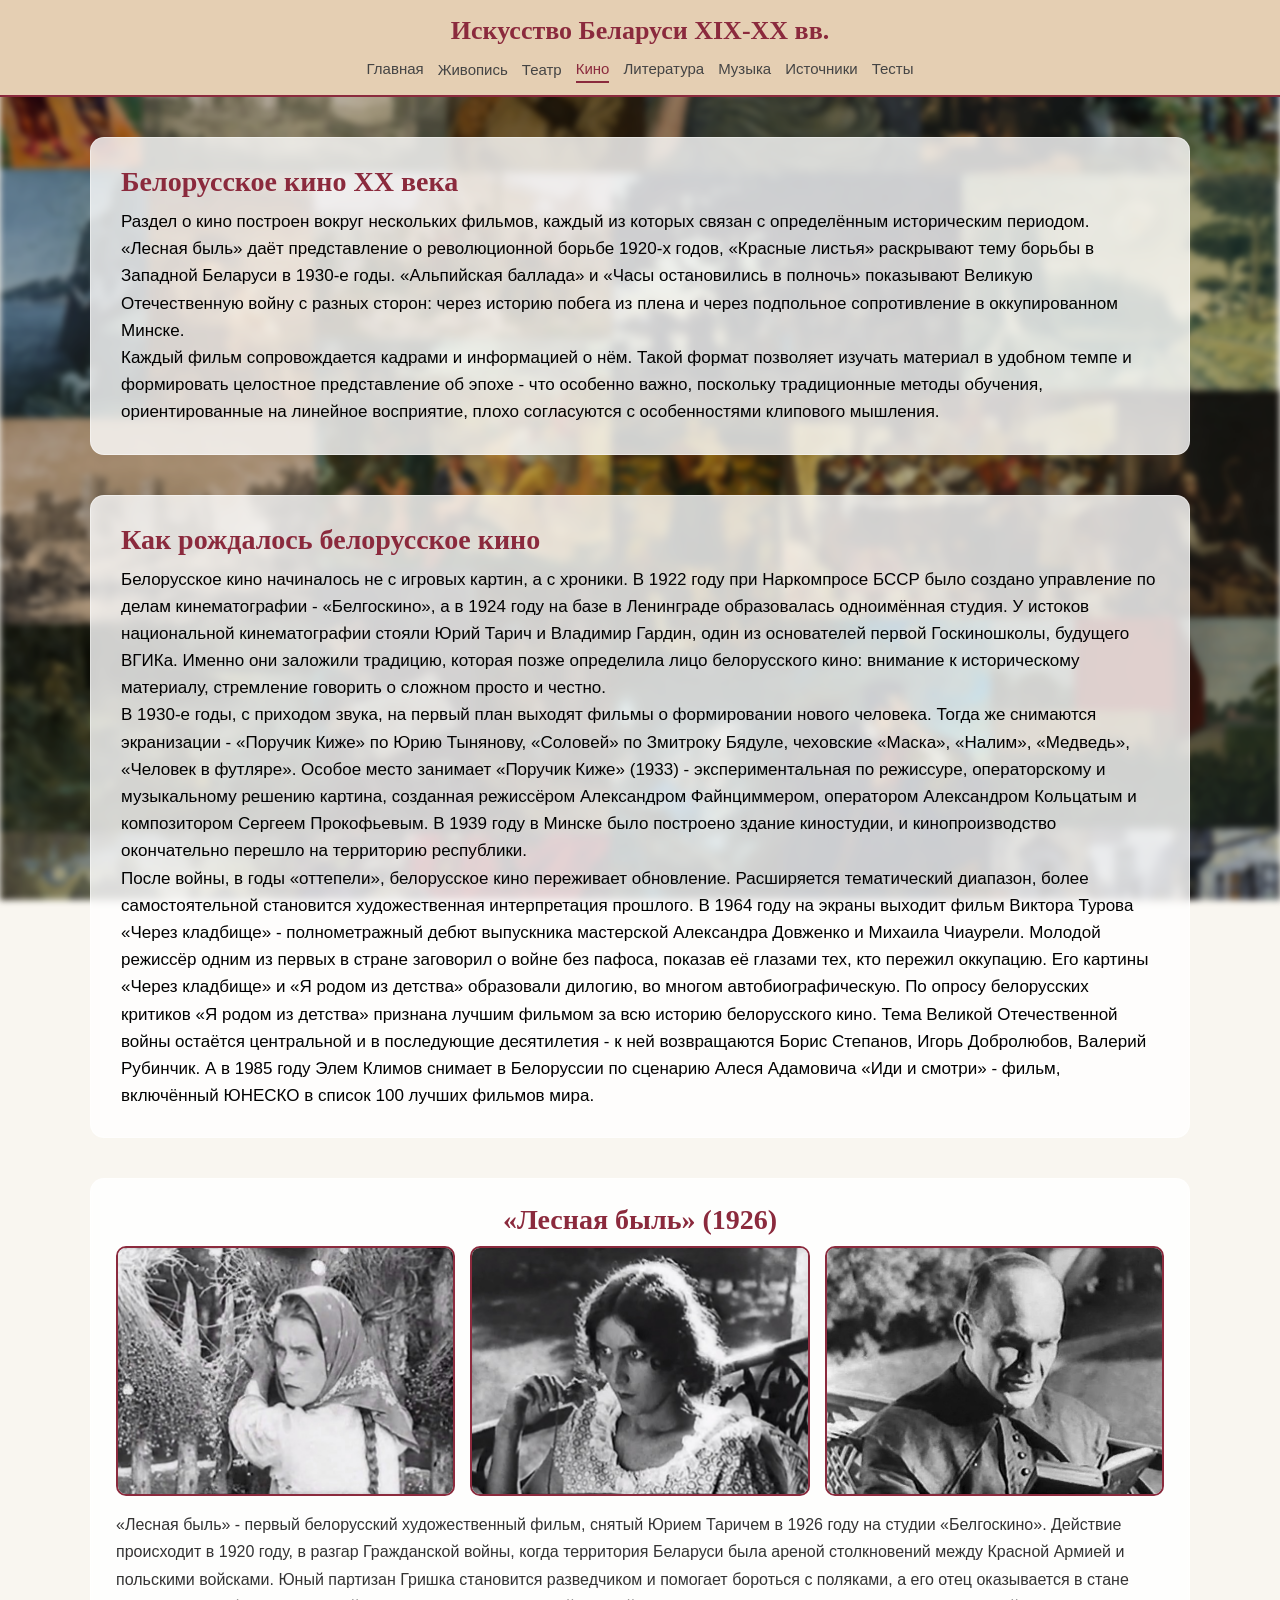
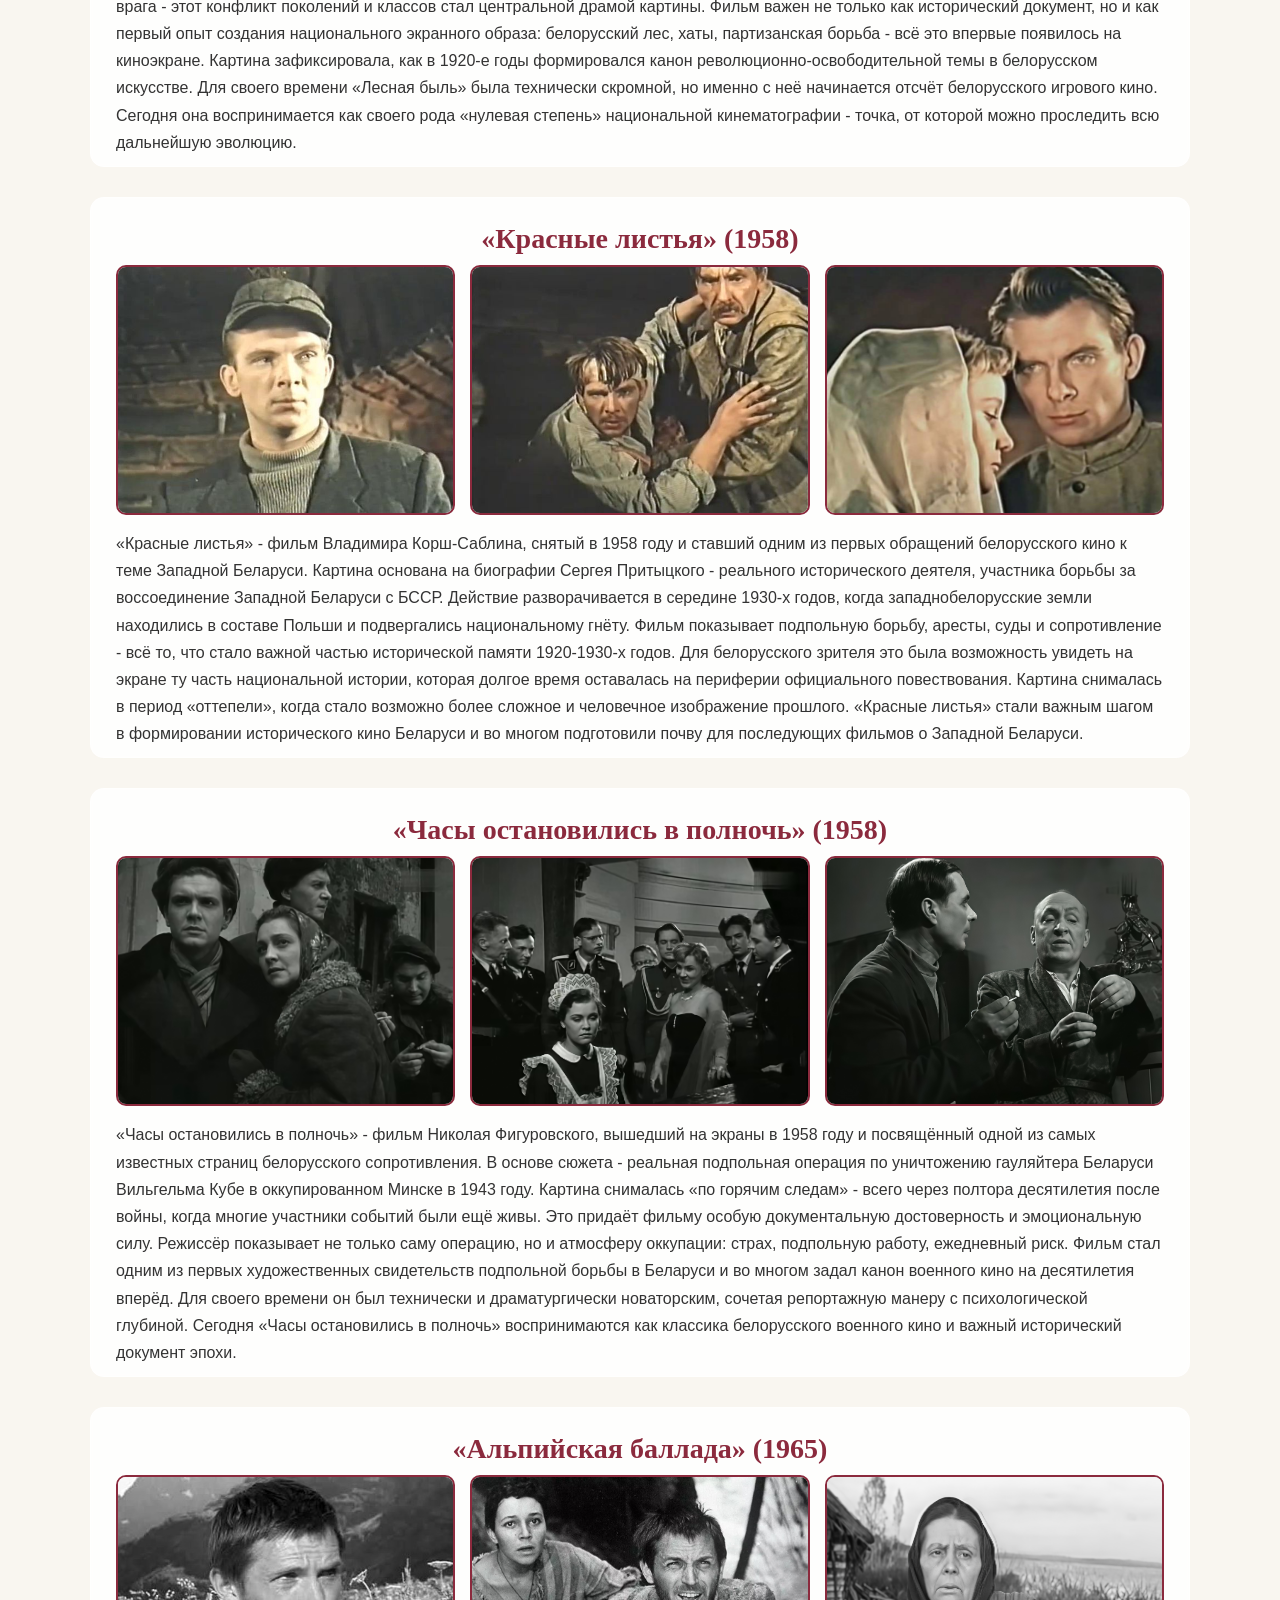
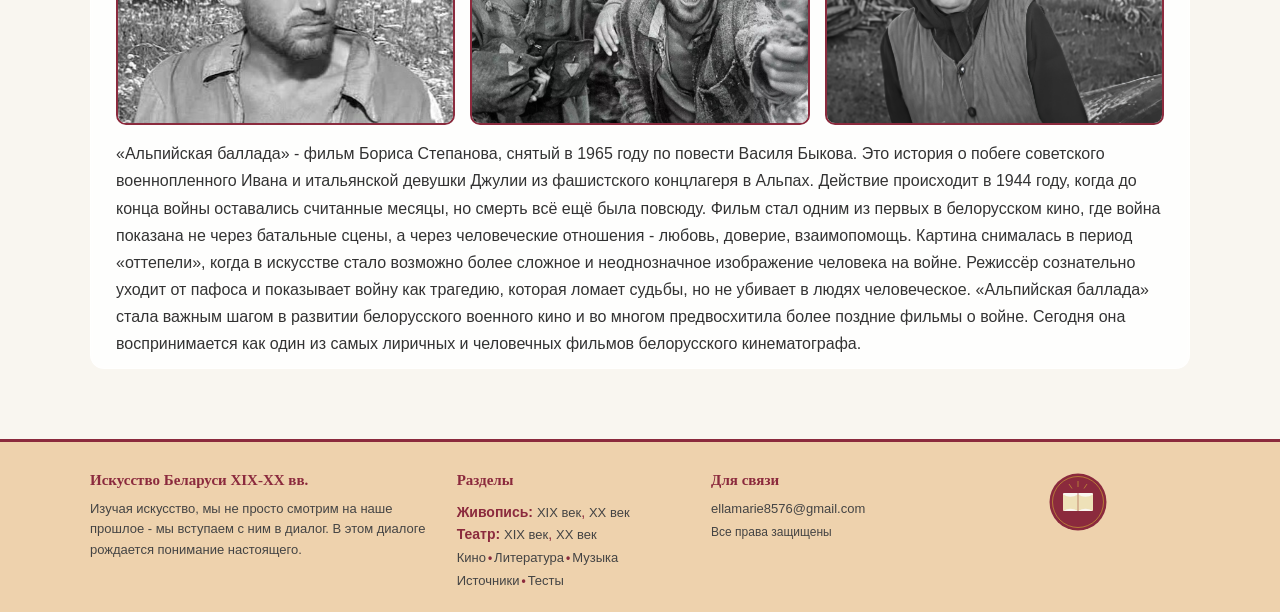
==== cinema.html @ dc202d6a "Initial commit" ====
<!DOCTYPE html>
<html lang="ru">
<head>
    <meta charset="UTF-8" />
    <meta name="viewport" content="width=device-width, initial-scale=1.0" />
    <title>Кино - Искусство Беларуси XIX-XX вв.</title>
    <link rel="stylesheet" href="style.css" />
</head>
<body>

    <div class="page-bg"></div>

    <header>
        <h1>Искусство Беларуси XIX-XX вв.</h1>
        <nav>
            <a href="index.html">Главная</a>

            <div class="dropdown">
                <span class="dropbtn">Живопись</span>
                <div class="dropdown-content">
                    <a href="painting-19.html">XIX век</a>
                    <a href="painting-20.html">XX век</a>
                </div>
            </div>

            <div class="dropdown">
                <span class="dropbtn">Театр</span>
                <div class="dropdown-content">
                    <a href="theater-19.html">XIX век</a>
                    <a href="theater-20.html">XX век</a>
                </div>
            </div>

            <a href="cinema.html" class="active">Кино</a>
            <a href="literature.html">Литература</a>
            <a href="music.html">Музыка</a>
            <a href="sources.html">Источники</a>
            <a href="tests.html">Тесты</a>
        </nav>
    </header>

    <main>

     <!-- ===== ВЕРХНИЙ БЛОК ===== -->
        <div class="literature-text-block">
            <h2 style="font-family: 'Georgia', serif; color: var(--color-accent); font-size: 28px; margin-bottom: 10px;">Белорусское кино XX века</h2>
            <p>
                Раздел о кино построен вокруг нескольких фильмов, каждый из которых связан с определённым историческим периодом. «Лесная быль» даёт представление о революционной борьбе 1920-х годов, «Красные листья» раскрывают тему борьбы в Западной Беларуси в 1930-е годы. «Альпийская баллада» и «Часы остановились в полночь» показывают Великую Отечественную войну с разных сторон: через историю побега из плена и через подпольное сопротивление в оккупированном Минске.
            </p>
            <p>
                Каждый фильм сопровождается кадрами и информацией о нём. Такой формат позволяет изучать материал в удобном темпе и формировать целостное представление об эпохе - что особенно важно, поскольку традиционные методы обучения, ориентированные на линейное восприятие, плохо согласуются с особенностями клипового мышления.
            </p>
        </div>

        <!-- ===== БЛОК О БЕЛОРУССКОМ КИНЕМАТОГРАФЕ ===== -->
        <div class="literature-text-block" style="margin-top: 20px;">
            <h2 style="font-family: 'Georgia', serif; color: var(--color-accent); font-size: 28px; margin-bottom: 10px;">Как рождалось белорусское кино</h2>
            <p>
                Белорусское кино начиналось не с игровых картин, а с хроники. В 1922 году при Наркомпросе БССР было создано управление по делам кинематографии - «Белгоскино», а в 1924 году на базе в Ленинграде образовалась одноимённая студия. У истоков национальной кинематографии стояли Юрий Тарич и Владимир Гардин, один из основателей первой Госкиношколы, будущего ВГИКа. Именно они заложили традицию, которая позже определила лицо белорусского кино: внимание к историческому материалу, стремление говорить о сложном просто и честно.
            </p>
            <p>
                В 1930-е годы, с приходом звука, на первый план выходят фильмы о формировании нового человека. Тогда же снимаются экранизации - «Поручик Киже» по Юрию Тынянову, «Соловей» по Змитроку Бядуле, чеховские «Маска», «Налим», «Медведь», «Человек в футляре». Особое место занимает «Поручик Киже» (1933) - экспериментальная по режиссуре, операторскому и музыкальному решению картина, созданная режиссёром Александром Файнциммером, оператором Александром Кольцатым и композитором Сергеем Прокофьевым. В 1939 году в Минске было построено здание киностудии, и кинопроизводство окончательно перешло на территорию республики.
            </p>
            <p>
                После войны, в годы «оттепели», белорусское кино переживает обновление. Расширяется тематический диапазон, более самостоятельной становится художественная интерпретация прошлого. В 1964 году на экраны выходит фильм Виктора Турова «Через кладбище» - полнометражный дебют выпускника мастерской Александра Довженко и Михаила Чиаурели. Молодой режиссёр одним из первых в стране заговорил о войне без пафоса, показав её глазами тех, кто пережил оккупацию. Его картины «Через кладбище» и «Я родом из детства» образовали дилогию, во многом автобиографическую. По опросу белорусских критиков «Я родом из детства» признана лучшим фильмом за всю историю белорусского кино. Тема Великой Отечественной войны остаётся центральной и в последующие десятилетия - к ней возвращаются Борис Степанов, Игорь Добролюбов, Валерий Рубинчик. А в 1985 году Элем Климов снимает в Белоруссии по сценарию Алеся Адамовича «Иди и смотри» - фильм, включённый ЮНЕСКО в список 100 лучших фильмов мира.
            </p>
        </div>

        <!-- ===== ФИЛЬМ 1: ЛЕСНАЯ БЫЛЬ ===== -->
        <div class="hero-text" style="padding: 25px 25px 10px 25px; margin-bottom: 30px;">
            <h3 style="font-family: 'Gelasio', serif; color: var(--color-accent); font-size: 28px; margin-bottom: 10px; text-align: center;">«Лесная быль» (1926)</h3>

            <!-- 3 ФОТО В РЯД -->
            <div style="display: grid; grid-template-columns: 1fr 1fr 1fr; gap: 15px; margin-bottom: 15px;">
                <img src="5.jpg" alt="Лесная быль 1" style="width: 100%; height: 250px; object-fit: cover; border-radius: 10px; border: 2px solid var(--color-accent);" />
                <img src="8.jpg" alt="Лесная быль 2" style="width: 100%; height: 250px; object-fit: cover; border-radius: 10px; border: 2px solid var(--color-accent);" />
                <img src="9.jpg" alt="Лесная быль 3" style="width: 100%; height: 250px; object-fit: cover; border-radius: 10px; border: 2px solid var(--color-accent);" />
            </div>

            <p style="font-family: 'Segoe UI', Arial, sans-serif; font-size: 16px; line-height: 1.7; color: #333;">
                «Лесная быль» - первый белорусский художественный фильм, снятый Юрием Таричем в 1926 году на студии «Белгоскино». Действие происходит в 1920 году, в разгар Гражданской войны, когда территория Беларуси была ареной столкновений между Красной Армией и польскими войсками. Юный партизан Гришка становится разведчиком и помогает бороться с поляками, а его отец оказывается в стане врага - этот конфликт поколений и классов стал центральной драмой картины. Фильм важен не только как исторический документ, но и как первый опыт создания национального экранного образа: белорусский лес, хаты, партизанская борьба - всё это впервые появилось на киноэкране. Картина зафиксировала, как в 1920-е годы формировался канон революционно-освободительной темы в белорусском искусстве. Для своего времени «Лесная быль» была технически скромной, но именно с неё начинается отсчёт белорусского игрового кино. Сегодня она воспринимается как своего рода «нулевая степень» национальной кинематографии - точка, от которой можно проследить всю дальнейшую эволюцию.
            </p>
        </div>

        <!-- ===== ФИЛЬМ 2: КРАСНЫЕ ЛИСТЬЯ ===== -->
        <div class="hero-text" style="padding: 25px 25px 10px 25px; margin-bottom: 30px;">
            <h3 style="font-family: 'Gelasio', serif; color: var(--color-accent); font-size: 28px; margin-bottom: 10px; text-align: center;">«Красные листья» (1958)</h3>

            <!-- 3 ФОТО В РЯД -->
            <div style="display: grid; grid-template-columns: 1fr 1fr 1fr; gap: 15px; margin-bottom: 15px;">
                <img src="11.jpg" alt="Красные листья 1" style="width: 100%; height: 250px; object-fit: cover; border-radius: 10px; border: 2px solid var(--color-accent);" />
                <img src="12.jpg" alt="Красные листья 2" style="width: 100%; height: 250px; object-fit: cover; border-radius: 10px; border: 2px solid var(--color-accent);" />
                <img src="13.jpg" alt="Красные листья 3" style="width: 100%; height: 250px; object-fit: cover; border-radius: 10px; border: 2px solid var(--color-accent);" />
            </div>

            <p style="font-family: 'Segoe UI', Arial, sans-serif; font-size: 16px; line-height: 1.7; color: #333;">
                «Красные листья» - фильм Владимира Корш-Саблина, снятый в 1958 году и ставший одним из первых обращений белорусского кино к теме Западной Беларуси. Картина основана на биографии Сергея Притыцкого - реального исторического деятеля, участника борьбы за воссоединение Западной Беларуси с БССР. Действие разворачивается в середине 1930-х годов, когда западнобелорусские земли находились в составе Польши и подвергались национальному гнёту. Фильм показывает подпольную борьбу, аресты, суды и сопротивление - всё то, что стало важной частью исторической памяти 1920-1930-х годов. Для белорусского зрителя это была возможность увидеть на экране ту часть национальной истории, которая долгое время оставалась на периферии официального повествования. Картина снималась в период «оттепели», когда стало возможно более сложное и человечное изображение прошлого. «Красные листья» стали важным шагом в формировании исторического кино Беларуси и во многом подготовили почву для последующих фильмов о Западной Беларуси.
            </p>
        </div>

        <!-- ===== ФИЛЬМ 3: ЧАСЫ ОСТАНОВИЛИСЬ В ПОЛНОЧЬ ===== -->
        <div class="hero-text" style="padding: 25px 25px 10px 25px; margin-bottom: 30px;">
            <h3 style="font-family: 'Gelasio', serif; color: var(--color-accent); font-size: 28px; margin-bottom: 10px; text-align: center;">«Часы остановились в полночь» (1958)</h3>

            <!-- 3 ФОТО В РЯД -->
            <div style="display: grid; grid-template-columns: 1fr 1fr 1fr; gap: 15px; margin-bottom: 15px;">
                <img src="1.png" alt="Часы 1" style="width: 100%; height: 250px; object-fit: cover; border-radius: 10px; border: 2px solid var(--color-accent);" />
                <img src="2.png" alt="Часы 2" style="width: 100%; height: 250px; object-fit: cover; border-radius: 10px; border: 2px solid var(--color-accent);" />
                <img src="3.png" alt="Часы 3" style="width: 100%; height: 250px; object-fit: cover; border-radius: 10px; border: 2px solid var(--color-accent);" />
            </div>

            <p style="font-family: 'Segoe UI', Arial, sans-serif; font-size: 16px; line-height: 1.7; color: #333;">
                «Часы остановились в полночь» - фильм Николая Фигуровского, вышедший на экраны в 1958 году и посвящённый одной из самых известных страниц белорусского сопротивления. В основе сюжета - реальная подпольная операция по уничтожению гауляйтера Беларуси Вильгельма Кубе в оккупированном Минске в 1943 году. Картина снималась «по горячим следам» - всего через полтора десятилетия после войны, когда многие участники событий были ещё живы. Это придаёт фильму особую документальную достоверность и эмоциональную силу. Режиссёр показывает не только саму операцию, но и атмосферу оккупации: страх, подпольную работу, ежедневный риск. Фильм стал одним из первых художественных свидетельств подпольной борьбы в Беларуси и во многом задал канон военного кино на десятилетия вперёд. Для своего времени он был технически и драматургически новаторским, сочетая репортажную манеру с психологической глубиной. Сегодня «Часы остановились в полночь» воспринимаются как классика белорусского военного кино и важный исторический документ эпохи.
            </p>
        </div>

        <!-- ===== ФИЛЬМ 4: АЛЬПИЙСКАЯ БАЛЛАДА ===== -->
        <div class="hero-text" style="padding: 25px 25px 10px 25px; margin-bottom: 30px;">
            <h3 style="font-family: 'Gelasio', serif; color: var(--color-accent); font-size: 28px; margin-bottom: 10px; text-align: center;">«Альпийская баллада» (1965)</h3>

            <!-- 3 ФОТО В РЯД -->
            <div style="display: grid; grid-template-columns: 1fr 1fr 1fr; gap: 15px; margin-bottom: 15px;">
                <img src="14.jpg" alt="Альпийская баллада 1" style="width: 100%; height: 250px; object-fit: cover; border-radius: 10px; border: 2px solid var(--color-accent);" />
                <img src="4.jpg" alt="Альпийская баллада 2" style="width: 100%; height: 250px; object-fit: cover; border-radius: 10px; border: 2px solid var(--color-accent);" />
                <img src="6.png" alt="Альпийская баллада 3" style="width: 100%; height: 250px; object-fit: cover; border-radius: 10px; border: 2px solid var(--color-accent);" />
            </div>

            <p style="font-family: 'Segoe UI', Arial, sans-serif; font-size: 16px; line-height: 1.7; color: #333;">
                «Альпийская баллада» - фильм Бориса Степанова, снятый в 1965 году по повести Василя Быкова. Это история о побеге советского военнопленного Ивана и итальянской девушки Джулии из фашистского концлагеря в Альпах. Действие происходит в 1944 году, когда до конца войны оставались считанные месяцы, но смерть всё ещё была повсюду. Фильм стал одним из первых в белорусском кино, где война показана не через батальные сцены, а через человеческие отношения - любовь, доверие, взаимопомощь. Картина снималась в период «оттепели», когда в искусстве стало возможно более сложное и неоднозначное изображение человека на войне. Режиссёр сознательно уходит от пафоса и показывает войну как трагедию, которая ломает судьбы, но не убивает в людях человеческое. «Альпийская баллада» стала важным шагом в развитии белорусского военного кино и во многом предвосхитила более поздние фильмы о войне. Сегодня она воспринимается как один из самых лиричных и человечных фильмов белорусского кинематографа.
            </p>
        </div>

    </main>

    <!-- ===== ПОДВАЛ ===== -->
    <footer>
        <div class="footer-inner">
            <div>
                <h4>Искусство Беларуси XIX-XX вв.</h4>
                <p>Изучая искусство, мы не просто смотрим на наше прошлое - мы вступаем с ним в диалог. В этом диалоге рождается понимание настоящего.</p>
            </div>
            <div>
                <h4>Разделы</h4>
                <div class="footer-links-compact">
                    <div><strong>Живопись:</strong> <a href="painting-19.html">XIX век</a>, <a href="painting-20.html">XX век</a></div>
                    <div><strong>Театр:</strong> <a href="theater-19.html">XIX век</a>, <a href="theater-20.html">XX век</a></div>
                    <div class="footer-links-row">
                        <a href="cinema.html">Кино</a>
                        <span class="nav-separator">•</span>
                        <a href="literature.html">Литература</a>
                        <span class="nav-separator">•</span>
                        <a href="music.html">Музыка</a>
                    </div>
                    <div class="footer-links-row">
                        <a href="sources.html">Источники</a>
                        <span class="nav-separator">•</span>
                        <a href="test.html">Тесты</a>
                    </div>
                </div>
            </div>
            <div>
                <h4>Для связи</h4>
                <p>ellamarie8576@gmail.com</p>
                <p class="small">Все права защищены</p>
            </div>
            <div class="footer-logo">
                <svg width="60" height="60" viewBox="0 0 200 200" xmlns="http://www.w3.org/2000/svg">
                    <circle cx="100" cy="100" r="95" fill="#8B2A3D" />
                    <circle cx="100" cy="100" r="85" fill="none" stroke="#D4AF37" stroke-width="2" />
                    <rect x="50" y="70" width="100" height="60" rx="3" fill="#F9F6F0" />
                    <line x1="100" y1="70" x2="100" y2="130" stroke="#8B2A3D" stroke-width="2" />
                    <path d="M50 75 Q75 90 100 75 L100 130 Q75 115 50 130 Z" fill="#D4AF37" opacity="0.3" />
                    <path d="M100 75 Q125 90 150 75 L150 130 Q125 115 100 130 Z" fill="#D4AF37" opacity="0.3" />
                    <line x1="100" y1="50" x2="100" y2="30" stroke="#D4AF37" stroke-width="2" />
                    <line x1="80" y1="55" x2="70" y2="40" stroke="#D4AF37" stroke-width="2" />
                    <line x1="120" y1="55" x2="130" y2="40" stroke="#D4AF37" stroke-width="2" />
                </svg>
            </div>
        </div>
    </footer>

</body>
</html>
---- style.css ----
:root {
    --color-accent: #8B2A3D;
    --color-dark: #eed2ad;
    --color-light: #F9F6F0;
    --color-white: #FFFFFF;
    --color-gold: #842222;
}

/* ===== СБРОС И БАЗА ===== */
* {
    margin: 0;
    padding: 0;
    box-sizing: border-box;
}

body {
    font-family: 'Georgia', 'Times New Roman', serif;
    min-height: 100vh;
    display: flex;
    flex-direction: column;
    background-color: var(--color-light);
}

/* ===== ФОН ===== */
.page-bg {
    position: fixed;
    top: 0;
    left: 0;
    width: 100%;
    height: 100%;
    z-index: -1;
    background-image: url('collage.png');
    background-size: cover;
    background-position: center;
    background-repeat: no-repeat;
    filter: blur(3px) brightness(0.75);
}

/* ===== ШАПКА ===== */
header {
    background: #e5cfb3;
    padding: 16px 20px 12px 20px;
    text-align: center;
    position: sticky;
    top: 0;
    z-index: 10;
    border-bottom: 2px solid var(--color-accent);
}

header h1 {
    font-size: 26px;
    font-weight: 700;
    color: var(--color-accent);
    margin-bottom: 10px;
    font-family: 'Georgia', serif;
}

/* ===== МЕНЮ ===== */
nav {
    display: flex;
    justify-content: center;
    flex-wrap: wrap;
    gap: 6px 14px;
    align-items: center;
}

nav > a,
.dropdown > .dropbtn {
    text-decoration: none;
    color: #444;
    font-size: 15px;
    font-weight: 500;
    padding: 4px 0;
    font-family: 'Segoe UI', Arial, sans-serif;
    border-bottom: 2px solid transparent;
    transition: 0.2s;
    cursor: default;
}

nav > a:hover,
.dropdown > .dropbtn:hover {
    color: var(--color-accent);
    border-bottom-color: var(--color-accent);
}

nav > a.active {
    color: var(--color-accent);
    border-bottom-color: var(--color-accent);
}

.nav-sep {
    color: #bbb;
    font-size: 14px;
    font-family: 'Segoe UI', Arial, sans-serif;
    user-select: none;
}

/* ===== ПОДМЕНЮ ===== */
.dropdown {
    position: relative;
    display: inline-block;
}

.dropdown-content {
    display: none;
    position: absolute;
    background: white;
    min-width: 170px;
    box-shadow: 0 8px 20px rgba(0, 0, 0, 0.12);
    border-radius: 8px;
    padding: 6px 0;
    top: 30px;
    left: 50%;
    transform: translateX(-50%);
    z-index: 20;
    border: 1px solid #eee;
    transition: opacity 0.3s ease, visibility 0.3s ease;
    opacity: 0;
    visibility: hidden;
}

.dropdown:hover .dropdown-content {
    display: block;
    opacity: 1;
    visibility: visible;
}

.dropdown:not(:hover) .dropdown-content {
    transition-delay: 1.2s;
}

.dropdown-content a {
    color: #333;
    padding: 6px 16px;
    text-decoration: none;
    display: block;
    font-size: 13px;
    font-family: 'Segoe UI', Arial, sans-serif;
    transition: 0.15s;
}

.dropdown-content a:hover {
    background: var(--color-accent);
    color: white;
}

.dropdown.clicked .dropdown-content {
    display: block;
}

/* ===== ОСНОВНОЙ КОНТЕНТ ===== */
main {
    flex: 1;
    max-width: 1100px;
    width: 92%;
    margin: 40px auto;
}

.hero-text {
    background: rgba(255, 255, 255, 0.85);
    backdrop-filter: blur(3px);
    padding: 28px 30px;
    border-radius: 14px;
    margin-bottom: 40px;
    border: 1px solid rgba(255, 255, 255, 0.4);
}

.hero-text h2 {
    font-family: 'Georgia', serif;
    color: var(--color-accent);
    font-size: 28px;
    margin-bottom: 8px;
}

.hero-text p {
    font-size: 17px;
    line-height: 1.6;
    font-family: 'Segoe UI', Arial, sans-serif;
}

.hero-text .small {
    font-size: 14px;
    opacity: 0.7;
    margin-top: 8px;
}

/* ===== ПЛИТКИ ===== */
.sections-grid {
    display: grid;
    grid-template-columns: repeat(auto-fit, minmax(150px, 1fr));
    gap: 25px;
}

.section-card {
    background: rgba(255, 255, 255, 0.8);
    backdrop-filter: blur(2px);
    border-radius: 14px;
    padding: 24px 12px 18px 12px;
    text-align: center;
    text-decoration: none;
    color: var(--color-dark);
    transition: 0.25s;
    border: 1px solid rgba(255, 255, 255, 0.3);
}

.section-card:hover {
    transform: translateY(-6px);
    background: rgba(255, 255, 255, 0.95);
    box-shadow: 0 10px 28px rgba(139, 42, 61, 0.15);
    border-color: var(--color-accent);
}

.section-card .icon {
    font-size: 40px;
    display: block;
    margin-bottom: 8px;
}

.section-card .label {
    font-size: 17px;
    font-weight: 600;
    font-family: 'Segoe UI', Arial, sans-serif;
    color: var(--color-accent);
}

.section-card .desc {
    font-size: 12px;
    opacity: 0.65;
    margin-top: 4px;
    font-family: 'Segoe UI', Arial, sans-serif;
}

/* ===== ПОДВАЛ ===== */
footer {
    background: var(--color-dark);
    color: #8B2A3D;
    padding: 30px 25px 20px 25px;
    margin-top: auto;
    border-top: 3px solid var(--color-accent);
}

.footer-inner {
    max-width: 1100px;
    margin: 0 auto;
    display: grid;
    grid-template-columns: 1.5fr 1fr 1fr 1fr;
    gap: 30px 30px;
    font-family: 'Segoe UI', Arial, sans-serif;
    font-size: 14px;
    align-items: start;
}

.footer-inner > div {
    display: flex;
    flex-direction: column;
    justify-content: flex-start;
}

.footer-inner h4 {
    color: #8B2A3D;
    font-size: 15px;
    margin-bottom: 10px;
    font-family: 'Georgia', serif;
}

.footer-inner .links-row {
    display: flex;
    flex-wrap: wrap;
    gap: 4px 3px;
    align-items: center;
}

.footer-inner p,
.footer-inner a {
    color: #444;
    text-decoration: none;
    font-weight: 500;
    line-height: 1.6;
    font-size: 13px;
}

.footer-inner a:hover {
    color: var(--color-gold);
    text-decoration: underline;
}

.footer-inner .small {
    font-size: 12px;
    color: #444;
    margin-top: 4px;
}

.nav-separator {
    color: #8B2A3D;
    font-size: 12px;
    font-weight: bold;
    user-select: none;
    padding: 0 1px;
}

.footer-logo {
    display: flex;
    flex-direction: column;
    align-items: center;
    justify-content: flex-start;
    text-align: center;
    gap: 3px;
}

.footer-logo svg {
    width: 60px;
    height: 60px;
    display: block;
}

.footer-logo .small {
    font-size: 12px;
    color: #444;
    margin: 0;
}

.footer-bottom {
    max-width: 1100px;
    margin: 18px auto 0 auto;
    padding-top: 14px;
    border-top: 1px solid rgba(0, 0, 0, 0.08);
    text-align: center;
    font-size: 12px;
    color: #666;
    font-family: 'Segoe UI', Arial, sans-serif;
}

/* ===== КОМПАКТНЫЕ РАЗДЕЛЫ В ПОДВАЛЕ ===== */
.footer-links-compact {
    display: flex;
    flex-direction: column;
    gap: 2px;
    margin-top: 4px;
}

.footer-links-compact div {
    line-height: 1.3;
}

.footer-links-compact strong {
    color: #8B2A3D;
    font-weight: 600;
}

.footer-links-compact a {
    color: #444 !important;
    text-decoration: none;
    font-size: 13px;
    font-family: 'Segoe UI', Arial, sans-serif;
    transition: 0.2s;
}

.footer-links-compact a:hover {
    color: var(--color-gold) !important;
    text-decoration: underline;
}

.footer-links-compact .nav-separator {
    color: #8B2A3D;
    font-size: 12px;
    font-weight: bold;
    user-select: none;
    padding: 0 1px;
}

/* ===== СТРОКА "Литература • Кино • Источники" ===== */
.footer-links-row {
    display: flex;
    flex-wrap: wrap;
    justify-content: flex-start;
    align-items: center;
    gap: 0px 2px;
}

.footer-links-row a {
    color: #444 !important;
    text-decoration: none;
    font-size: 13px;
    font-family: 'Segoe UI', Arial, sans-serif;
    transition: 0.2s;
}

.footer-links-row a:hover {
    color: var(--color-gold) !important;
    text-decoration: underline;
}

.footer-links-row .nav-separator {
    color: #8B2A3D;
    font-size: 12px;
    font-weight: bold;
    user-select: none;
    padding: 0 0px;
}

/* ============================================================
   СТРАНИЦА "ИСТОЧНИКИ" — БЛОКИ В СТОЛБИК С ФОТО
   ============================================================ */

.sources-column {
    display: flex;
    flex-direction: column;
    gap: 30px;
    margin-top: 10px;
}

.source-block {
    display: flex;
    align-items: center;
    gap: 30px;
    background: rgba(255, 255, 255, 0.85);
    backdrop-filter: blur(4px);
    border-radius: 16px;
    padding: 22px 28px;
    border: 1px solid rgba(255, 255, 255, 0.5);
    transition: 0.25s;
}

.source-block:hover {
    background: rgba(255, 255, 255, 0.96);
    transform: translateY(-3px);
    box-shadow: 0 8px 25px rgba(139, 42, 61, 0.08);
}

.source-block.left {
    flex-direction: row;
}

.source-block.right {
    flex-direction: row-reverse;
}

.source-photo {
    width: 170px;
    height: 170px;
    object-fit: cover;
    border-radius: 50%;
    border: 2px solid var(--color-accent);
    flex-shrink: 0;
}

.source-text {
    flex: 1;
}

.source-text h3 {
    font-family: 'Georgia', serif;
    color: var(--color-accent);
    font-size: 20px;
    margin-bottom: 10px;
    border-bottom: 2px solid var(--color-accent);
    padding-bottom: 4px;
}

.source-text ul {
    list-style: none;
    padding: 0;
    margin: 0;
}

.source-text ul li {
    font-family: 'Segoe UI', Arial, sans-serif;
    font-size: 14px;
    line-height: 1.5;
    color: #333;
    padding: 4px 0;
    border-bottom: 1px solid rgba(0, 0, 0, 0.04);
}

.source-text ul li:last-child {
    border-bottom: none;
}

.source-text ul li a {
    color: var(--color-accent);
    text-decoration: none;
    font-weight: 500;
}

.source-text ul li a:hover {
    text-decoration: underline;
}

/* ============================================================
   СТАРЫЕ СТИЛИ ДЛЯ СТРАНИЦЫ "ИСТОЧНИКИ" (НА ВСЯКИЙ СЛУЧАЙ)
   ============================================================ */
.sources-list {
    display: flex;
    flex-direction: column;
    gap: 30px;
}

.source-category {
    background: rgba(255, 255, 255, 0.78);
    backdrop-filter: blur(3px);
    border-radius: 14px;
    padding: 24px 30px;
    border: 1px solid rgba(255, 255, 255, 0.4);
    transition: 0.2s;
}

.source-category:hover {
    background: rgba(255, 255, 255, 0.92);
}

.source-category h3 {
    font-family: 'Georgia', serif;
    color: var(--color-accent);
    font-size: 20px;
    margin-bottom: 12px;
    border-bottom: 2px solid var(--color-accent);
    padding-bottom: 8px;
}

.source-category ul {
    list-style: none;
    padding: 0;
    margin: 0;
}

.source-category ul li {
    font-family: 'Segoe UI', Arial, sans-serif;
    font-size: 15px;
    line-height: 1.7;
    color: #333;
    padding: 6px 0;
    border-bottom: 1px solid rgba(0, 0, 0, 0.05);
}

.source-category ul li:last-child {
    border-bottom: none;
}

.source-category ul li strong {
    color: var(--color-dark);
}

/* ============================================================
   СТРАНИЦА "ЛИТЕРАТУРА" — ЦИТАТА И ФОТО
   ============================================================ */

.literature-hero {
    display: flex;
    align-items: center;
    gap: 40px;
    background: rgba(255, 255, 255, 0.8);
    backdrop-filter: blur(3px);
    border-radius: 16px;
    padding: 30px 35px;
    margin-bottom: 40px;
    border: 1px solid rgba(255, 255, 255, 0.4);
}

.lit-quote {
    flex: 2;
}

/* ===== ЦИТАТА (БЕЗ blockquote) ===== */
.quote-text {
    font-family: 'Georgia', serif;
    font-size: 18px;
    line-height: 1.6;
    color: #333;
    font-style: italic;
    margin: 0;
    padding: 0;
    border-left: 4px solid var(--color-accent);
    padding-left: 20px;
}

.quote-author {
    text-align: right;
    font-size: 16px;
    font-weight: 600;
    color: var(--color-accent);
    margin-top: 10px;
    font-family: 'Segoe UI', Arial, sans-serif;
}

.lit-photo {
    flex: 1;
    text-align: center;
}

.lit-photo img {
    width: 100%;
    max-width: 220px;
    border-radius: 12px;
    border: 3px solid var(--color-accent);
    box-shadow: 0 4px 15px rgba(0, 0, 0, 0.1);
}

.photo-caption {
    font-size: 13px;
    color: #555;
    margin-top: 6px;
    font-family: 'Segoe UI', Arial, sans-serif;
}

/* ============================================================
   АДАПТИВНОСТЬ
   ============================================================ */

@media (max-width: 820px) {
    .footer-links-row {
        justify-content: center !important;
    }
}

@media (max-width: 768px) {
    header h1 {
        font-size: 20px;
    }

    nav {
        display: flex;
        flex-wrap: wrap;
        justify-content: center;
        gap: 4px 12px;
        max-width: 500px;
        margin: 0 auto;
    }

    nav > a,
    .dropdown > .dropbtn {
        font-size: 13px;
        padding: 3px 4px;
        border-bottom: none !important;
    }

    .dropdown-content {
        left: 50%;
        transform: translateX(-50%);
        min-width: 150px;
        top: 28px;
    }

    main {
        width: 96%;
        margin: 20px auto;
    }

    .hero-text {
        padding: 18px 16px;
    }

    .hero-text h2 {
        font-size: 22px;
    }

    .hero-text p {
        font-size: 15px;
    }

    .sections-grid {
        grid-template-columns: repeat(2, 1fr);
        gap: 14px;
    }

    .section-card {
        padding: 16px 8px 14px 8px;
    }

    .section-card .icon {
        font-size: 30px;
    }

    .section-card .label {
        font-size: 14px;
    }

    .section-card .desc {
        font-size: 11px;
    }

    .footer-inner {
        grid-template-columns: 1fr;
        gap: 20px 0;
        text-align: center;
    }

    .footer-inner > div {
        align-items: center;
    }

    .footer-inner .links-row {
        justify-content: center;
    }

    .footer-logo {
        padding-top: 15px;
        border-top: 1px solid rgba(139, 42, 61, 0.15);
        margin-top: 5px;
    }

    .footer-logo svg {
        width: 50px;
        height: 50px;
    }

    /* БЛОКИ ИСТОЧНИКОВ НА ПЛАНШЕТЕ */
    .source-block,
    .source-block.left,
    .source-block.right {
        flex-direction: column;
        text-align: center;
        padding: 18px 16px;
        gap: 14px;
    }

    .source-photo {
        width: 120px;
        height: 120px;
    }

    /* СТРАНИЦА ЛИТЕРАТУРЫ */
    .literature-hero {
        flex-direction: column;
        text-align: center;
        padding: 20px 16px;
        gap: 20px;
    }

    .quote-text {
        font-size: 15px;
    }

    .lit-photo img {
        max-width: 150px;
    }
}

@media (max-width: 600px) {
    nav > a,
    .dropdown > .dropbtn {
        font-size: 13px !important;
        padding: 2px 4px !important;
        white-space: nowrap;
        display: inline-block;
    }

    .dropdown {
        display: inline-block;
        font-size: inherit;
    }

    .footer-links-row {
        justify-content: center !important;
    }

    .source-block,
    .source-block.left,
    .source-block.right {
        flex-direction: column;
        text-align: center;
        padding: 16px 14px;
        gap: 12px;
    }

    .source-photo {
        width: 120px;
        height: 120px;
    }

    .source-text h3 {
        font-size: 18px;
    }

    .source-text ul li {
        font-size: 13px;
    }
}

@media (max-width: 480px) {
    header h1 {
        font-size: 17px;
    }

    nav {
        gap: 2px 8px;
        max-width: 350px;
    }

    nav > a,
    .dropdown > .dropbtn {
        font-size: 11px !important;
        padding: 2px 3px !important;
        border-bottom: none !important;
    }

    .dropdown-content {
        min-width: 120px;
        top: 24px;
    }

    .dropdown-content a {
        font-size: 11px;
        padding: 4px 12px;
    }

    .hero-text h2 {
        font-size: 18px;
    }

    .hero-text p {
        font-size: 13px;
    }

    .sections-grid {
        grid-template-columns: 1fr 1fr;
        gap: 10px;
    }

    .section-card .icon {
        font-size: 26px;
    }

    .section-card .label {
        font-size: 12px;
    }

    .footer-inner {
        font-size: 12px;
    }

    .footer-inner p,
    .footer-inner a {
        font-size: 12px;
    }

    .footer-logo svg {
        width: 40px;
        height: 40px;
    }

    .footer-logo .small {
        font-size: 10px;
    }

    .source-photo {
        width: 110px;
        height: 110px;
    }

    .source-text h3 {
        font-size: 16px;
    }

    .source-text ul li {
        font-size: 12px;
    }

    .quote-text {
        font-size: 13px;
    }
}

.literature-text-block {
    background: rgba(255, 255, 255, 0.8);  /* ← 0.9 — почти непрозрачный */
    backdrop-filter: blur(3px);
    padding: 28px 30px;
    border-radius: 14px;
    margin-bottom: 40px;
    border: 1px solid rgba(255, 255, 255, 0.4);
}

.hero-text p,
.literature-text-block p {
    font-size: 17px;
    line-height: 1.6;
    font-family: 'Segoe UI', Arial, sans-serif;
}

.literature-text-block h3 {
    margin-bottom: 15px;
}

/* ============================================================
   СТРАНИЦА "ЛИТЕРАТУРА" — БЛОКИ С АВТОРАМИ
   ============================================================ */

/* Указатель в 2 столбца */
.authors-index {
    background: rgba(255, 255, 255, 0.8);
    backdrop-filter: blur(3px);
    padding: 25px 30px;
    border-radius: 14px;
    margin-bottom: 40px;
    border: 1px solid rgba(255, 255, 255, 0.4);
}

.authors-index h3 {
    font-family: 'Georgia', serif;
    color: var(--color-accent);
    font-size: 22px;
    margin-bottom: 15px;
}

.index-grid {
    display: grid;
    grid-template-columns: 1fr 1fr;
    gap: 6px 20px;
}

.index-grid a {
    color: #444;
    text-decoration: none;
    font-family: 'Segoe UI', Arial, sans-serif;
    font-size: 15px;
    padding: 4px 0;
    border-bottom: 1px solid transparent;
    transition: 0.2s;
}

.index-grid a:hover {
    color: var(--color-accent);
    border-bottom-color: var(--color-accent);
}

/* Карточка автора */
.author-card {
    display: flex;
    gap: 30px;
    background: rgba(255, 255, 255, 0.8);
    backdrop-filter: blur(3px);
    padding: 24px 28px;
    border-radius: 14px;
    margin-bottom: 25px;
    border: 1px solid rgba(255, 255, 255, 0.4);
    transition: 0.25s;
    scroll-margin-top: 80px;
}

.author-card:hover {
    background: rgba(255, 255, 255, 0.94);
}

.author-photo {
    flex-shrink: 0;
    width: 160px;
    height: 160px;
}

.author-photo img {
    width: 100%;
    height: 100%;
    object-fit: cover;
    border-radius: 50%;
    border: 3px solid var(--color-accent);
}

.author-info {
    flex: 1;
}

.author-info h3 {
    font-family: 'Georgia', serif;
    color: var(--color-accent);
    font-size: 20px;
    margin-bottom: 8px;
}

.author-info p {
    font-family: 'Segoe UI', Arial, sans-serif;
    font-size: 15px;
    line-height: 1.6;
    color: #333;
}

/* Блок "Произведение и культура" */
.culture-block {
    background: rgba(255, 255, 255, 0.8);
    backdrop-filter: blur(3px);
    padding: 28px 30px;
    border-radius: 14px;
    margin-top: 20px;
    margin-bottom: 40px;
    border: 1px solid rgba(255, 255, 255, 0.4);
}

.culture-block h3 {
    font-family: 'Georgia', serif;
    color: var(--color-accent);
    font-size: 22px;
    margin-bottom: 12px;
}

.culture-block p {
    font-family: 'Segoe UI', Arial, sans-serif;
    font-size: 16px;
    line-height: 1.7;
    color: #333;
}

/* ===== АДАПТИВНОСТЬ ===== */
@media (max-width: 700px) {
    .author-card {
        flex-direction: column;
        text-align: center;
        align-items: center;
        padding: 18px 16px;
    }

    .author-photo {
        width: 130px;
        height: 130px;
    }

    .index-grid {
        grid-template-columns: 1fr 1fr;
        gap: 4px 12px;
    }

    .index-grid a {
        font-size: 13px;
    }
}

@media (max-width: 480px) {
    .index-grid {
        grid-template-columns: 1fr;
        text-align: center;
    }

    .author-photo {
        width: 110px;
        height: 110px;
    }

    .author-info h3 {
        font-size: 17px;
    }

    .author-info p {
        font-size: 14px;
    }

    .culture-block p {
        font-size: 14px;
    }
}

/* ============================================================
   РАЗБОР ПРОИЗВЕДЕНИЯ (БЕЛАЯ РАМОЧКА)
   ============================================================ */

.author-work {
    background: rgba(255, 255, 255, 0.8);
    backdrop-filter: blur(3px);
    padding: 20px 28px;
    border-radius: 14px;
    margin-bottom: 30px;
    border: 1px solid rgba(255, 255, 255, 0.4);
}

.author-work h4 {
    font-family: 'Georgia', serif;
    color: var(--color-accent);
    font-size: 18px;
    margin-bottom: 8px;
}

.author-work p {
    font-family: 'Segoe UI', Arial, sans-serif;
    font-size: 15px;
    line-height: 1.6;
    color: #333;
}

/* ===== УБИРАЕМ ПОДЧЁРКИВАНИЕ У ССЫЛОК НА АВТОРОВ ===== */
.index-grid a {
    color: #0b0b0b;
    text-decoration: none;
    font-family: 'Segoe UI', Arial, sans-serif;
    font-size: 18px;
    padding: 4px 6px;
    border-bottom: none;          /* ← убрал подчёркивание */
    transition: 0.2s;
    display: inline-block;
    border-radius: 4px;
}

.index-grid a:hover {
    color: var(--color-accent);   /* ← загорается только имя */
    background: rgba(139, 42, 61, 0.08); /* лёгкий фон при наведении */
}

.poem-three-columns {
    display: grid;
    grid-template-columns: 1fr 2px 1fr 2px 1fr;
    gap: 0;
    background: rgba(255, 255, 255, 0.85);
    border-radius: 12px;
    padding: 20px 0;
    margin: 15px 0 20px 0;
    border: 1px solid rgba(139, 42, 61, 0.15);
    font-family: 'Georgia', serif;
    font-size: 15px;
    line-height: 1.8;
    color: #333;
}

.poem-column {
    padding: 0 20px;
}

.poem-divider {
    width: 100%;
    height: 100%;
    min-height: 250px;
    background: var(--color-accent);
    opacity: 0.35;
    align-self: stretch;
}

.archive-link,
.archive-link:visited {
    color: #222121;
    text-decoration: none;
    transition: color 0.2s ease;
}

.archive-link:hover {
    color: #8B2A3D;
    text-decoration: underline;
}
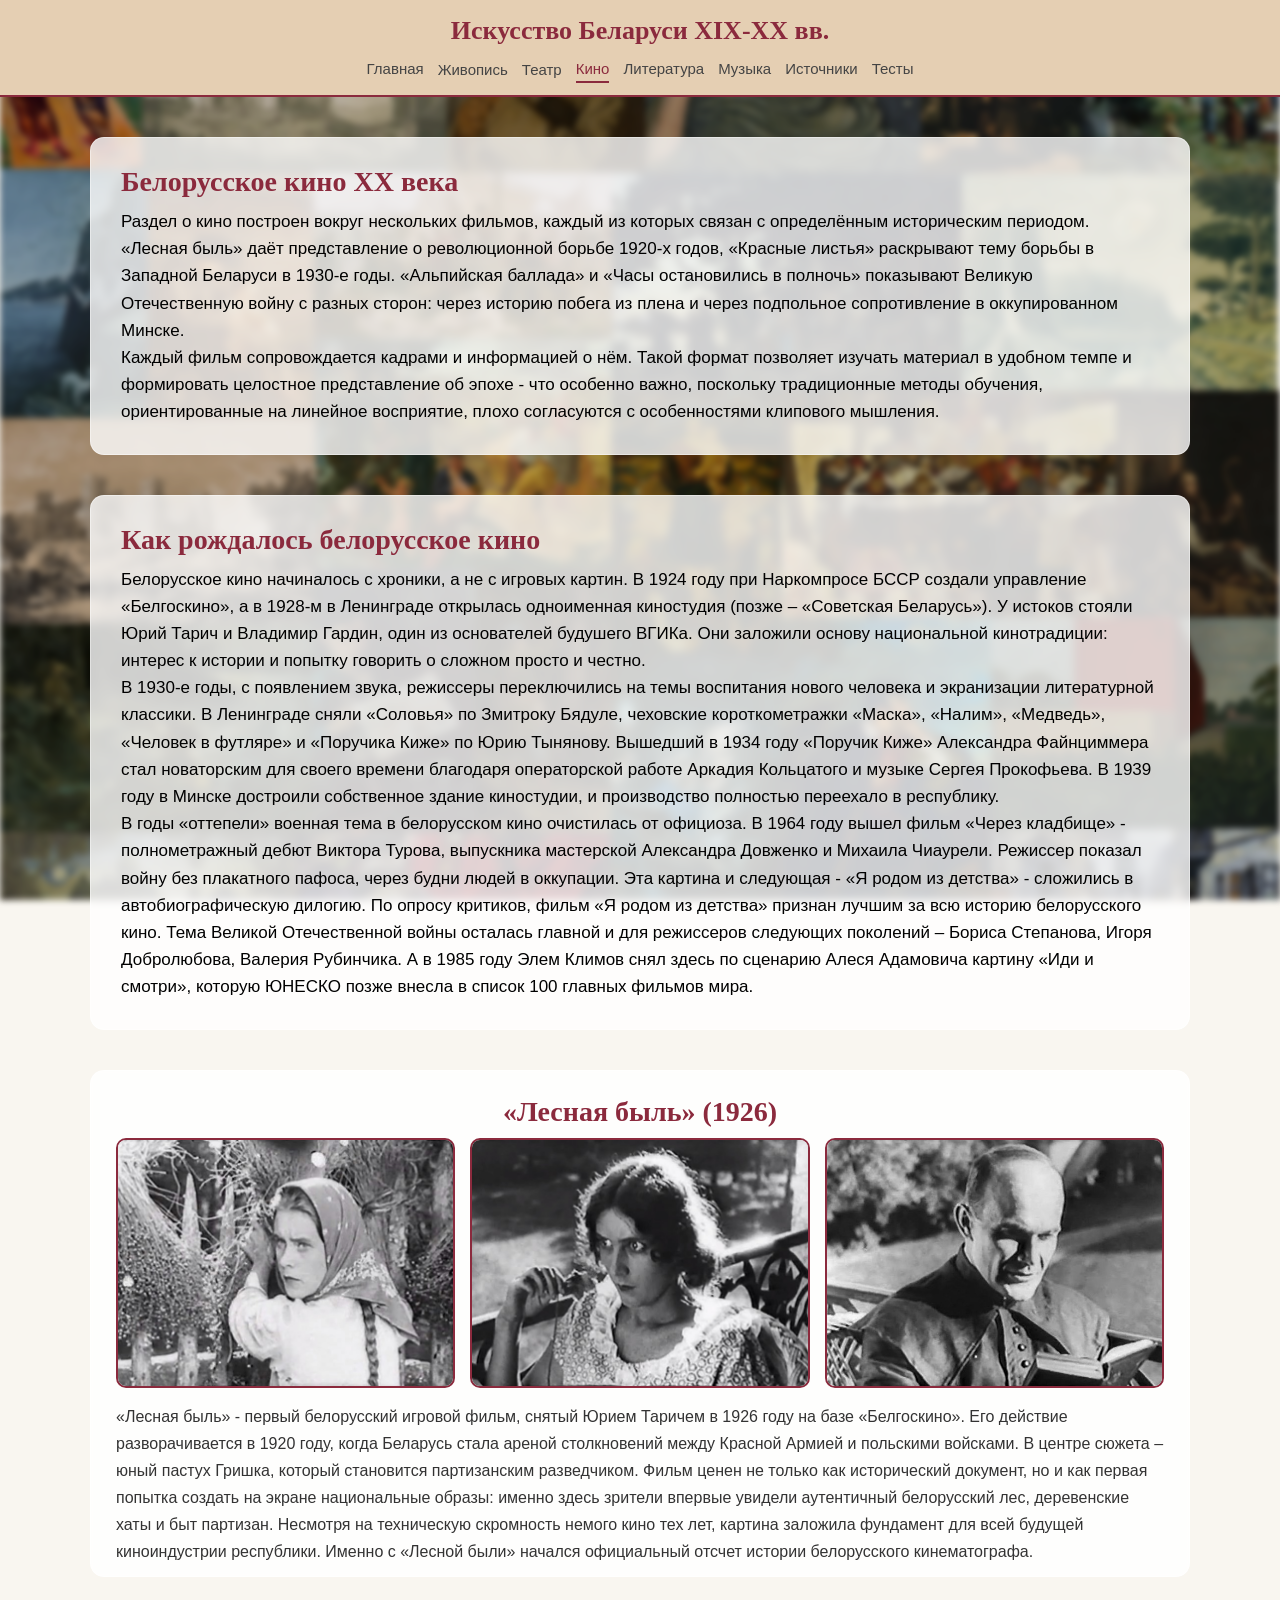
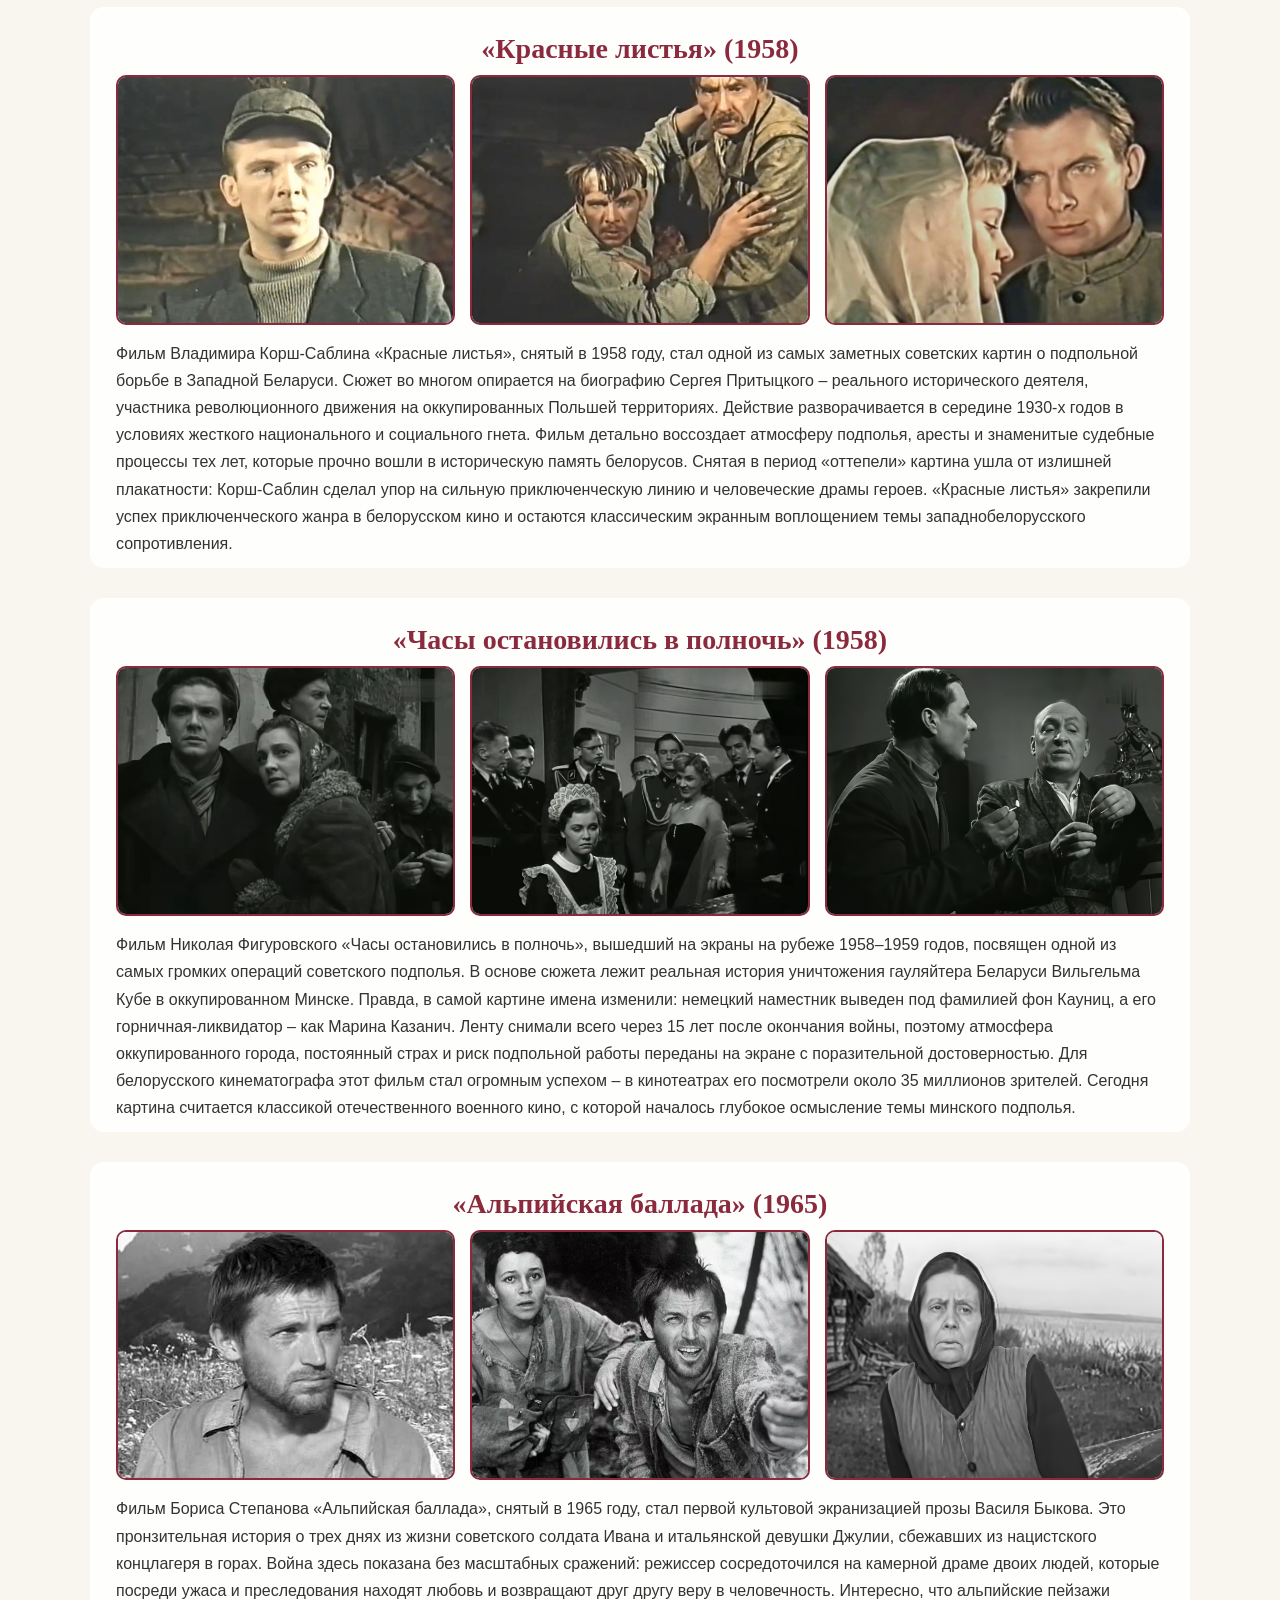
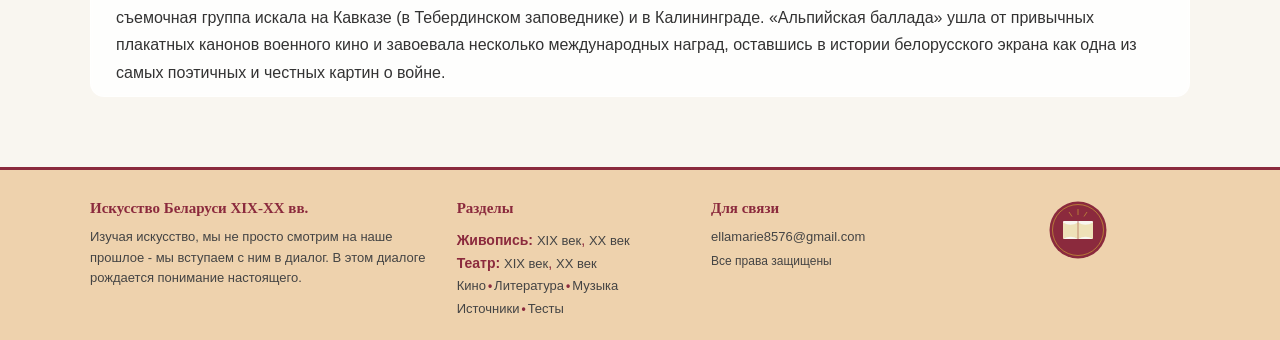
==== commit e2656d12: "Update cinema.html" ====
--- a/cinema.html
+++ b/cinema.html
@@ -56,13 +56,12 @@
         <div class="literature-text-block" style="margin-top: 20px;">
             <h2 style="font-family: 'Georgia', serif; color: var(--color-accent); font-size: 28px; margin-bottom: 10px;">Как рождалось белорусское кино</h2>
             <p>
-                Белорусское кино начиналось не с игровых картин, а с хроники. В 1922 году при Наркомпросе БССР было создано управление по делам кинематографии - «Белгоскино», а в 1924 году на базе в Ленинграде образовалась одноимённая студия. У истоков национальной кинематографии стояли Юрий Тарич и Владимир Гардин, один из основателей первой Госкиношколы, будущего ВГИКа. Именно они заложили традицию, которая позже определила лицо белорусского кино: внимание к историческому материалу, стремление говорить о сложном просто и честно.
+                Белорусское кино начиналось с хроники, а не с игровых картин. В 1924 году при Наркомпросе БССР создали управление «Белгоскино», а в 1928-м в Ленинграде открылась одноименная киностудия (позже – «Советская Беларусь»). У истоков стояли Юрий Тарич и Владимир Гардин, один из основателей будушего ВГИКа. Они заложили основу национальной кинотрадиции: интерес к истории и попытку говорить о сложном просто и честно.
             </p>
             <p>
-                В 1930-е годы, с приходом звука, на первый план выходят фильмы о формировании нового человека. Тогда же снимаются экранизации - «Поручик Киже» по Юрию Тынянову, «Соловей» по Змитроку Бядуле, чеховские «Маска», «Налим», «Медведь», «Человек в футляре». Особое место занимает «Поручик Киже» (1933) - экспериментальная по режиссуре, операторскому и музыкальному решению картина, созданная режиссёром Александром Файнциммером, оператором Александром Кольцатым и композитором Сергеем Прокофьевым. В 1939 году в Минске было построено здание киностудии, и кинопроизводство окончательно перешло на территорию республики.
-            </p>
+                В 1930-е годы, с появлением звука, режиссеры переключились на темы воспитания нового человека и экранизации литературной классики. В Ленинграде сняли «Соловья» по Змитроку Бядуле, чеховские короткометражки «Маска», «Налим», «Медведь», «Человек в футляре» и «Поручика Киже» по Юрию Тынянову. Вышедший в 1934 году «Поручик Киже» Александра Файнциммера стал новаторским для своего времени благодаря операторской работе Аркадия Кольцатого и музыке Сергея Прокофьева. В 1939 году в Минске достроили собственное здание киностудии, и производство полностью переехало в республику.
             <p>
-                После войны, в годы «оттепели», белорусское кино переживает обновление. Расширяется тематический диапазон, более самостоятельной становится художественная интерпретация прошлого. В 1964 году на экраны выходит фильм Виктора Турова «Через кладбище» - полнометражный дебют выпускника мастерской Александра Довженко и Михаила Чиаурели. Молодой режиссёр одним из первых в стране заговорил о войне без пафоса, показав её глазами тех, кто пережил оккупацию. Его картины «Через кладбище» и «Я родом из детства» образовали дилогию, во многом автобиографическую. По опросу белорусских критиков «Я родом из детства» признана лучшим фильмом за всю историю белорусского кино. Тема Великой Отечественной войны остаётся центральной и в последующие десятилетия - к ней возвращаются Борис Степанов, Игорь Добролюбов, Валерий Рубинчик. А в 1985 году Элем Климов снимает в Белоруссии по сценарию Алеся Адамовича «Иди и смотри» - фильм, включённый ЮНЕСКО в список 100 лучших фильмов мира.
+                В годы «оттепели» военная тема в белорусском кино очистилась от официоза. В 1964 году вышел фильм «Через кладбище» - полнометражный дебют Виктора Турова, выпускника мастерской Александра Довженко и Михаила Чиаурели. Режиссер показал войну без плакатного пафоса, через будни людей в оккупации. Эта картина и следующая - «Я родом из детства» - сложились в автобиографическую дилогию. По опросу критиков, фильм «Я родом из детства» признан лучшим за всю историю белорусского кино. Тема Великой Отечественной войны осталась главной и для режиссеров следующих поколений – Бориса Степанова, Игоря Добролюбова, Валерия Рубинчика. А в 1985 году Элем Климов снял здесь по сценарию Алеся Адамовича картину «Иди и смотри», которую ЮНЕСКО позже внесла в список 100 главных фильмов мира.
             </p>
         </div>
 
@@ -78,7 +77,7 @@
             </div>
 
             <p style="font-family: 'Segoe UI', Arial, sans-serif; font-size: 16px; line-height: 1.7; color: #333;">
-                «Лесная быль» - первый белорусский художественный фильм, снятый Юрием Таричем в 1926 году на студии «Белгоскино». Действие происходит в 1920 году, в разгар Гражданской войны, когда территория Беларуси была ареной столкновений между Красной Армией и польскими войсками. Юный партизан Гришка становится разведчиком и помогает бороться с поляками, а его отец оказывается в стане врага - этот конфликт поколений и классов стал центральной драмой картины. Фильм важен не только как исторический документ, но и как первый опыт создания национального экранного образа: белорусский лес, хаты, партизанская борьба - всё это впервые появилось на киноэкране. Картина зафиксировала, как в 1920-е годы формировался канон революционно-освободительной темы в белорусском искусстве. Для своего времени «Лесная быль» была технически скромной, но именно с неё начинается отсчёт белорусского игрового кино. Сегодня она воспринимается как своего рода «нулевая степень» национальной кинематографии - точка, от которой можно проследить всю дальнейшую эволюцию.
+                «Лесная быль» - первый белорусский игровой фильм, снятый Юрием Таричем в 1926 году на базе «Белгоскино». Его действие разворачивается в 1920 году, когда Беларусь стала ареной столкновений между Красной Армией и польскими войсками. В центре сюжета – юный пастух Гришка, который становится партизанским разведчиком. Фильм ценен не только как исторический документ, но и как первая попытка создать на экране национальные образы: именно здесь зрители впервые увидели аутентичный белорусский лес, деревенские хаты и быт партизан. Несмотря на техническую скромность немого кино тех лет, картина заложила фундамент для всей будущей киноиндустрии республики. Именно с «Лесной были» начался официальный отсчет истории белорусского кинематографа.
             </p>
         </div>
 
@@ -94,7 +93,7 @@
             </div>
 
             <p style="font-family: 'Segoe UI', Arial, sans-serif; font-size: 16px; line-height: 1.7; color: #333;">
-                «Красные листья» - фильм Владимира Корш-Саблина, снятый в 1958 году и ставший одним из первых обращений белорусского кино к теме Западной Беларуси. Картина основана на биографии Сергея Притыцкого - реального исторического деятеля, участника борьбы за воссоединение Западной Беларуси с БССР. Действие разворачивается в середине 1930-х годов, когда западнобелорусские земли находились в составе Польши и подвергались национальному гнёту. Фильм показывает подпольную борьбу, аресты, суды и сопротивление - всё то, что стало важной частью исторической памяти 1920-1930-х годов. Для белорусского зрителя это была возможность увидеть на экране ту часть национальной истории, которая долгое время оставалась на периферии официального повествования. Картина снималась в период «оттепели», когда стало возможно более сложное и человечное изображение прошлого. «Красные листья» стали важным шагом в формировании исторического кино Беларуси и во многом подготовили почву для последующих фильмов о Западной Беларуси.
+                Фильм Владимира Корш-Саблина «Красные листья», снятый в 1958 году, стал одной из самых заметных советских картин о подпольной борьбе в Западной Беларуси. Сюжет во многом опирается на биографию Сергея Притыцкого – реального исторического деятеля, участника революционного движения на оккупированных Польшей территориях. Действие разворачивается в середине 1930-х годов в условиях жесткого национального и социального гнета. Фильм детально воссоздает атмосферу подполья, аресты и знаменитые судебные процессы тех лет, которые прочно вошли в историческую память белорусов. Снятая в период «оттепели» картина ушла от излишней плакатности: Корш-Саблин сделал упор на сильную приключенческую линию и человеческие драмы героев. «Красные листья» закрепили успех приключенческого жанра в белорусском кино и остаются классическим экранным воплощением темы западнобелорусского сопротивления.
             </p>
         </div>
 
@@ -110,7 +109,7 @@
             </div>
 
             <p style="font-family: 'Segoe UI', Arial, sans-serif; font-size: 16px; line-height: 1.7; color: #333;">
-                «Часы остановились в полночь» - фильм Николая Фигуровского, вышедший на экраны в 1958 году и посвящённый одной из самых известных страниц белорусского сопротивления. В основе сюжета - реальная подпольная операция по уничтожению гауляйтера Беларуси Вильгельма Кубе в оккупированном Минске в 1943 году. Картина снималась «по горячим следам» - всего через полтора десятилетия после войны, когда многие участники событий были ещё живы. Это придаёт фильму особую документальную достоверность и эмоциональную силу. Режиссёр показывает не только саму операцию, но и атмосферу оккупации: страх, подпольную работу, ежедневный риск. Фильм стал одним из первых художественных свидетельств подпольной борьбы в Беларуси и во многом задал канон военного кино на десятилетия вперёд. Для своего времени он был технически и драматургически новаторским, сочетая репортажную манеру с психологической глубиной. Сегодня «Часы остановились в полночь» воспринимаются как классика белорусского военного кино и важный исторический документ эпохи.
+               Фильм Николая Фигуровского «Часы остановились в полночь», вышедший на экраны на рубеже 1958–1959 годов, посвящен одной из самых громких операций советского подполья. В основе сюжета лежит реальная история уничтожения гауляйтера Беларуси Вильгельма Кубе в оккупированном Минске. Правда, в самой картине имена изменили: немецкий наместник выведен под фамилией фон Кауниц, а его горничная-ликвидатор – как Марина Казанич. Ленту снимали всего через 15 лет после окончания войны, поэтому атмосфера оккупированного города, постоянный страх и риск подпольной работы переданы на экране с поразительной достоверностью. Для белорусского кинематографа этот фильм стал огромным успехом – в кинотеатрах его посмотрели около 35 миллионов зрителей. Сегодня картина считается классикой отечественного военного кино, с которой началось глубокое осмысление темы минского подполья.
             </p>
         </div>
 
@@ -126,7 +125,7 @@
             </div>
 
             <p style="font-family: 'Segoe UI', Arial, sans-serif; font-size: 16px; line-height: 1.7; color: #333;">
-                «Альпийская баллада» - фильм Бориса Степанова, снятый в 1965 году по повести Василя Быкова. Это история о побеге советского военнопленного Ивана и итальянской девушки Джулии из фашистского концлагеря в Альпах. Действие происходит в 1944 году, когда до конца войны оставались считанные месяцы, но смерть всё ещё была повсюду. Фильм стал одним из первых в белорусском кино, где война показана не через батальные сцены, а через человеческие отношения - любовь, доверие, взаимопомощь. Картина снималась в период «оттепели», когда в искусстве стало возможно более сложное и неоднозначное изображение человека на войне. Режиссёр сознательно уходит от пафоса и показывает войну как трагедию, которая ломает судьбы, но не убивает в людях человеческое. «Альпийская баллада» стала важным шагом в развитии белорусского военного кино и во многом предвосхитила более поздние фильмы о войне. Сегодня она воспринимается как один из самых лиричных и человечных фильмов белорусского кинематографа.
+                Фильм Бориса Степанова «Альпийская баллада», снятый в 1965 году, стал первой культовой экранизацией прозы Василя Быкова. Это пронзительная история о трех днях из жизни советского солдата Ивана и итальянской девушки Джулии, сбежавших из нацистского концлагеря в горах. Война здесь показана без масштабных сражений: режиссер сосредоточился на камерной драме двоих людей, которые посреди ужаса и преследования находят любовь и возвращают друг другу веру в человечность. Интересно, что альпийские пейзажи съемочная группа искала на Кавказе (в Тебердинском заповеднике) и в Калининграде. «Альпийская баллада» ушла от привычных плакатных канонов военного кино и завоевала несколько международных наград, оставшись в истории белорусского экрана как одна из самых поэтичных и честных картин о войне.
             </p>
         </div>
 
@@ -180,4 +179,4 @@
     </footer>
 
 </body>
-</html>+</html>
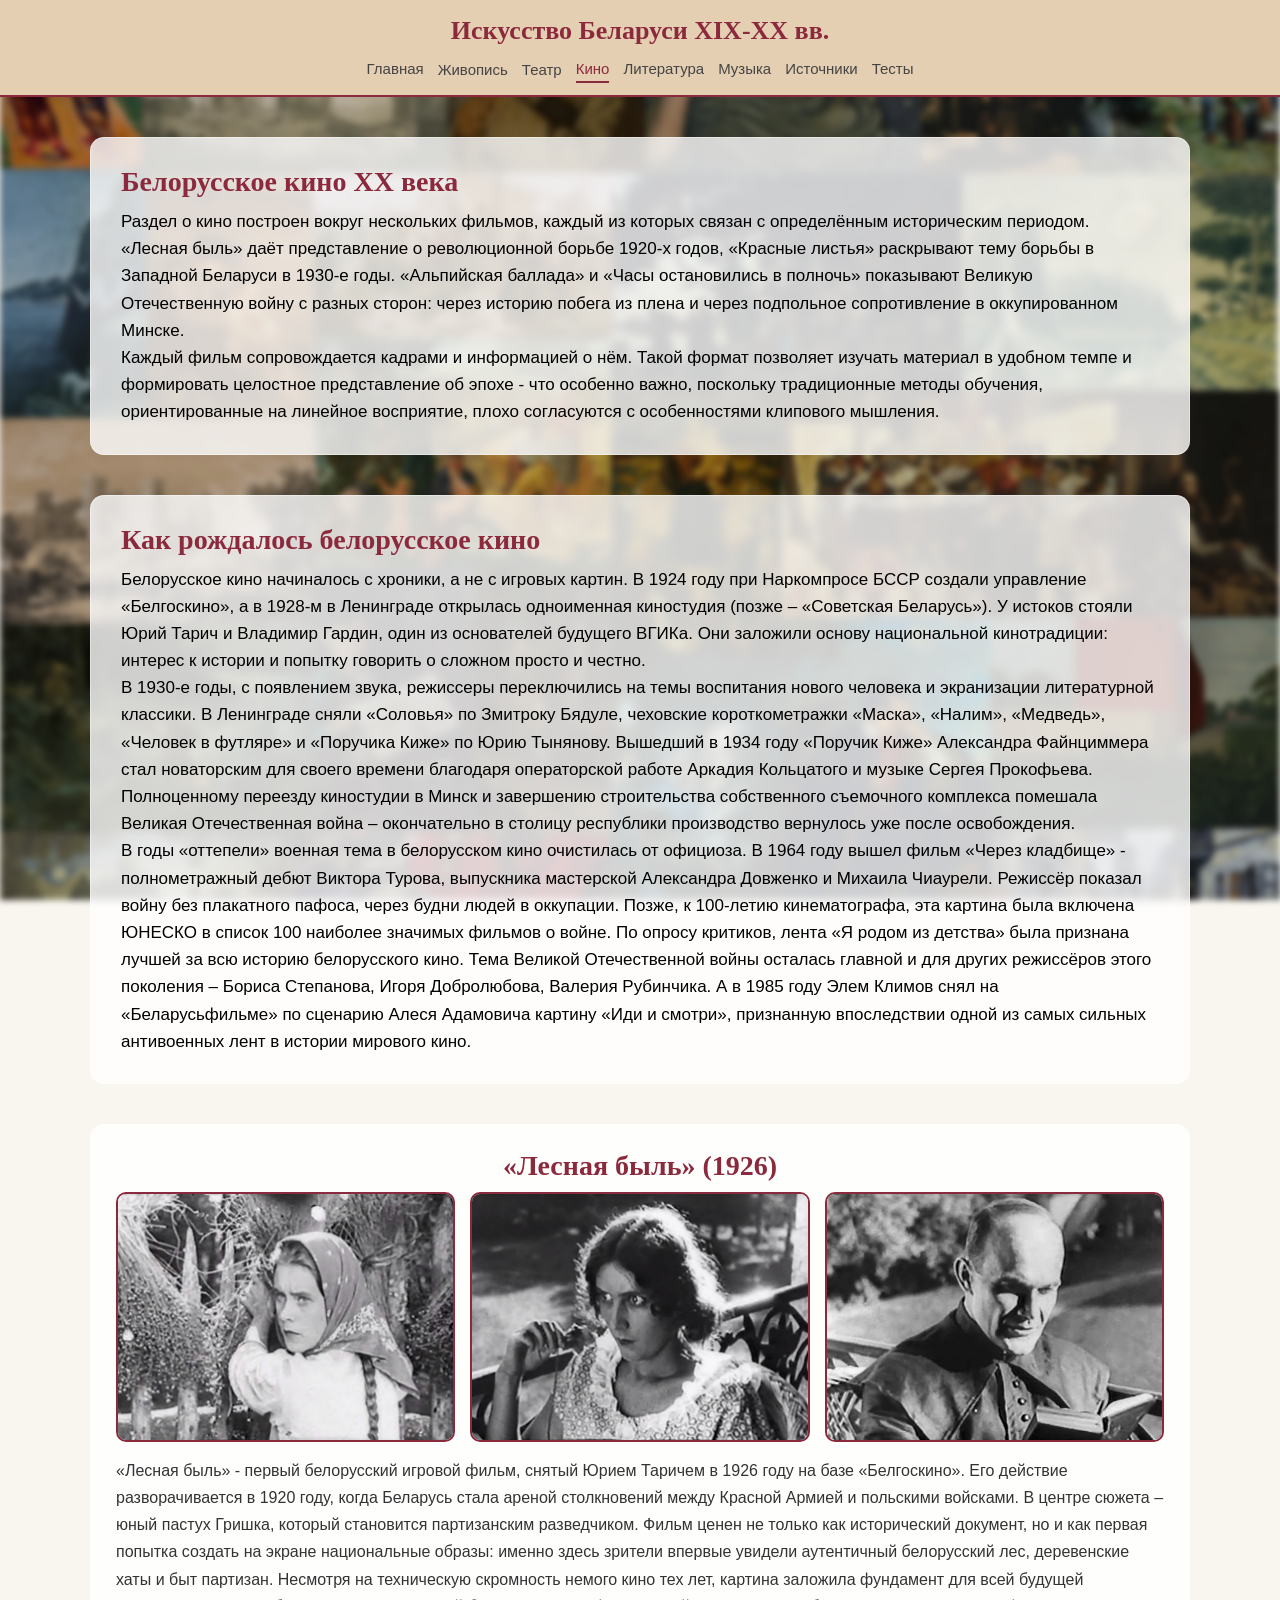
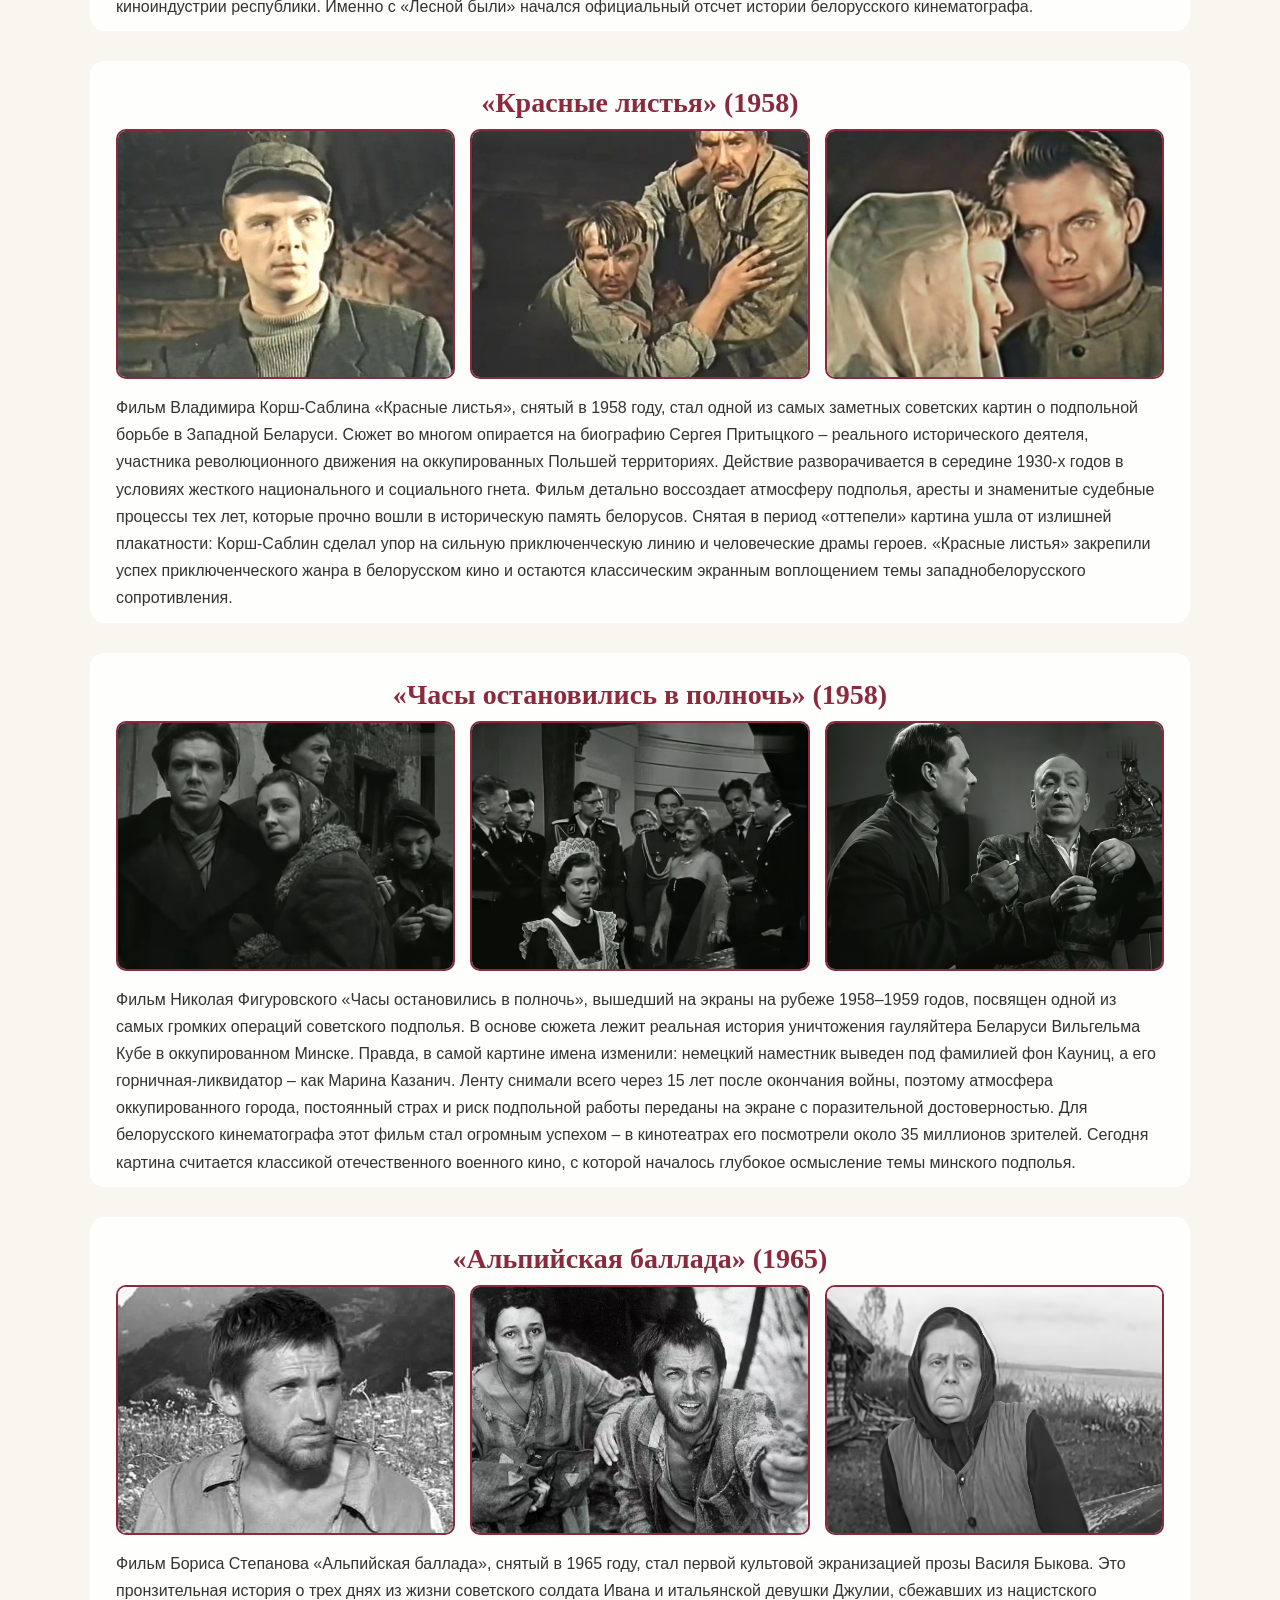
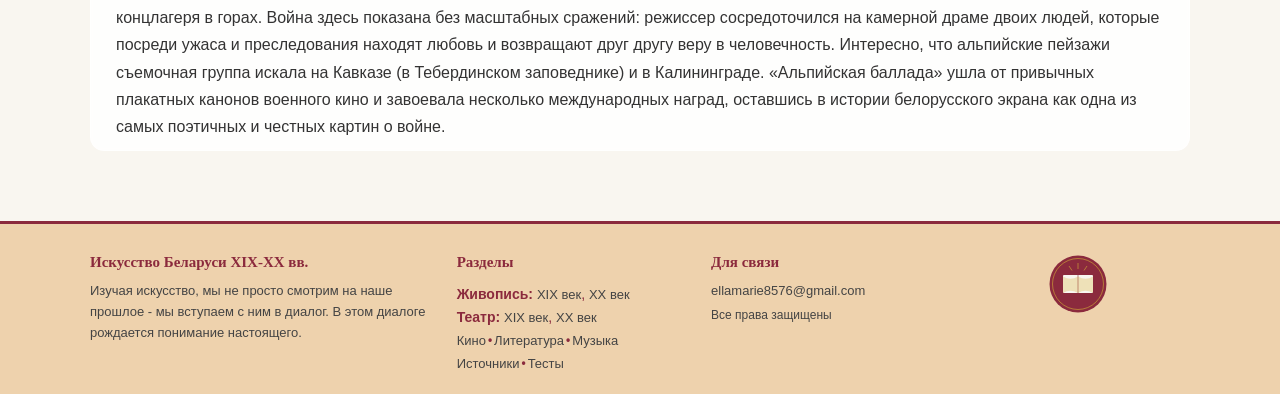
==== commit 98e683f6: "Update cinema.html" ====
--- a/cinema.html
+++ b/cinema.html
@@ -56,12 +56,12 @@
         <div class="literature-text-block" style="margin-top: 20px;">
             <h2 style="font-family: 'Georgia', serif; color: var(--color-accent); font-size: 28px; margin-bottom: 10px;">Как рождалось белорусское кино</h2>
             <p>
-                Белорусское кино начиналось с хроники, а не с игровых картин. В 1924 году при Наркомпросе БССР создали управление «Белгоскино», а в 1928-м в Ленинграде открылась одноименная киностудия (позже – «Советская Беларусь»). У истоков стояли Юрий Тарич и Владимир Гардин, один из основателей будушего ВГИКа. Они заложили основу национальной кинотрадиции: интерес к истории и попытку говорить о сложном просто и честно.
+                Белорусское кино начиналось с хроники, а не с игровых картин. В 1924 году при Наркомпросе БССР создали управление «Белгоскино», а в 1928-м в Ленинграде открылась одноименная киностудия (позже – «Советская Беларусь»). У истоков стояли Юрий Тарич и Владимир Гардин, один из основателей будущего ВГИКа. Они заложили основу национальной кинотрадиции: интерес к истории и попытку говорить о сложном просто и честно.
             </p>
             <p>
-                В 1930-е годы, с появлением звука, режиссеры переключились на темы воспитания нового человека и экранизации литературной классики. В Ленинграде сняли «Соловья» по Змитроку Бядуле, чеховские короткометражки «Маска», «Налим», «Медведь», «Человек в футляре» и «Поручика Киже» по Юрию Тынянову. Вышедший в 1934 году «Поручик Киже» Александра Файнциммера стал новаторским для своего времени благодаря операторской работе Аркадия Кольцатого и музыке Сергея Прокофьева. В 1939 году в Минске достроили собственное здание киностудии, и производство полностью переехало в республику.
+                В 1930-е годы, с появлением звука, режиссеры переключились на темы воспитания нового человека и экранизации литературной классики. В Ленинграде сняли «Соловья» по Змитроку Бядуле, чеховские короткометражки «Маска», «Налим», «Медведь», «Человек в футляре» и «Поручика Киже» по Юрию Тынянову. Вышедший в 1934 году «Поручик Киже» Александра Файнциммера стал новаторским для своего времени благодаря операторской работе Аркадия Кольцатого и музыке Сергея Прокофьева. Полноценному переезду киностудии в Минск и завершению строительства собственного съемочного комплекса помешала Великая Отечественная война – окончательно в столицу республики производство вернулось уже после освобождения.
             <p>
-                В годы «оттепели» военная тема в белорусском кино очистилась от официоза. В 1964 году вышел фильм «Через кладбище» - полнометражный дебют Виктора Турова, выпускника мастерской Александра Довженко и Михаила Чиаурели. Режиссер показал войну без плакатного пафоса, через будни людей в оккупации. Эта картина и следующая - «Я родом из детства» - сложились в автобиографическую дилогию. По опросу критиков, фильм «Я родом из детства» признан лучшим за всю историю белорусского кино. Тема Великой Отечественной войны осталась главной и для режиссеров следующих поколений – Бориса Степанова, Игоря Добролюбова, Валерия Рубинчика. А в 1985 году Элем Климов снял здесь по сценарию Алеся Адамовича картину «Иди и смотри», которую ЮНЕСКО позже внесла в список 100 главных фильмов мира.
+                В годы «оттепели» военная тема в белорусском кино очистилась от официоза. В 1964 году вышел фильм «Через кладбище» - полнометражный дебют Виктора Турова, выпускника мастерской Александра Довженко и Михаила Чиаурели. Режиссёр показал войну без плакатного пафоса, через будни людей в оккупации. Позже, к 100-летию кинематографа, эта картина была включена ЮНЕСКО в список 100 наиболее значимых фильмов о войне. По опросу критиков, лента «Я родом из детства» была признана лучшей за всю историю белорусского кино. Тема Великой Отечественной войны осталась главной и для других режиссёров этого поколения – Бориса Степанова, Игоря Добролюбова, Валерия Рубинчика. А в 1985 году Элем Климов снял на «Беларусьфильме» по сценарию Алеся Адамовича картину «Иди и смотри», признанную впоследствии одной из самых сильных антивоенных лент в истории мирового кино.
             </p>
         </div>
 
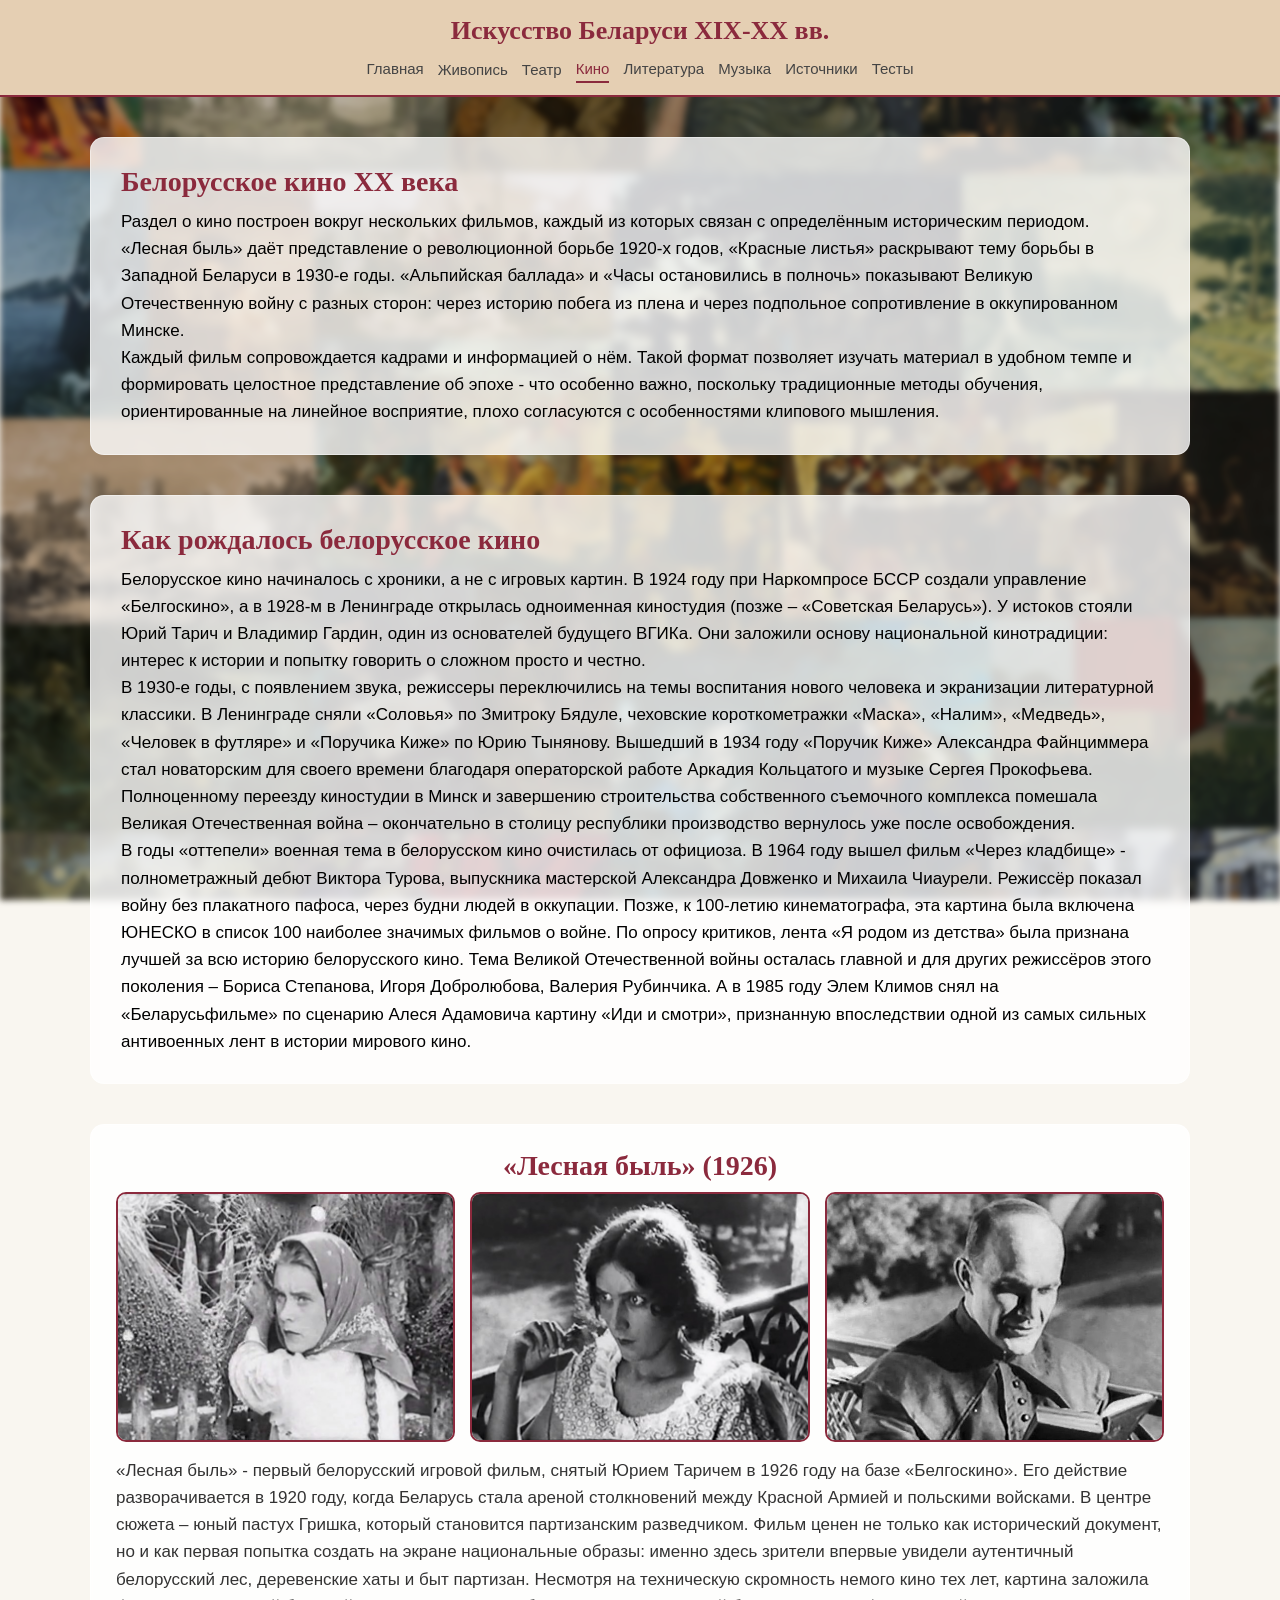
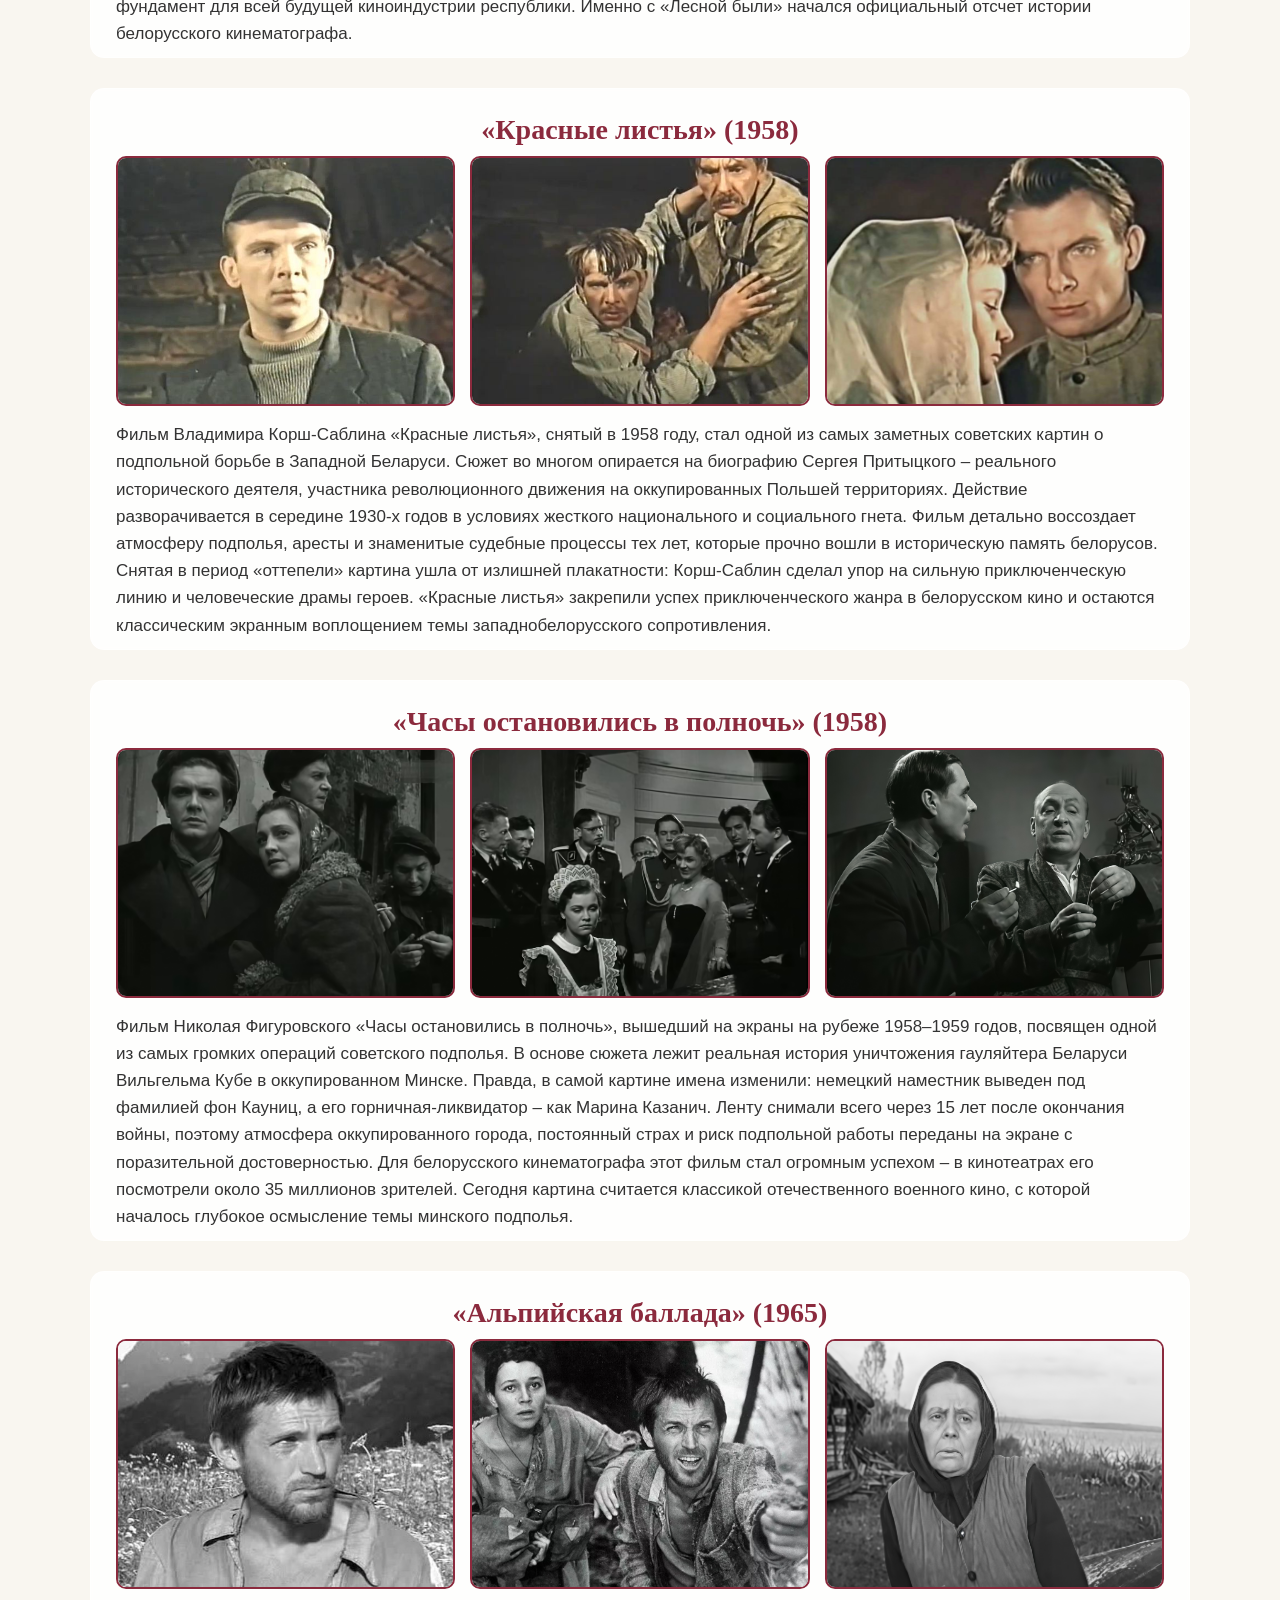
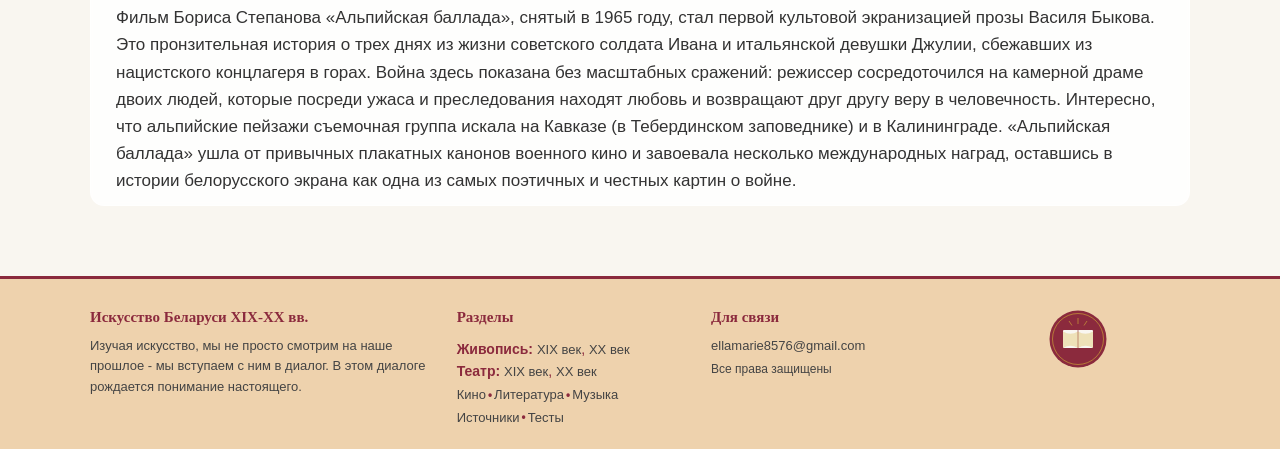
==== commit a96c7752: "Update cinema.html" ====
--- a/cinema.html
+++ b/cinema.html
@@ -5,6 +5,140 @@
     <meta name="viewport" content="width=device-width, initial-scale=1.0" />
     <title>Кино - Искусство Беларуси XIX-XX вв.</title>
     <link rel="stylesheet" href="style.css" />
+    <style>
+        /* ===== ЗАГОЛОВКИ РАЗДЕЛОВ ===== */
+        .cinema-section-title {
+            font-family: 'Georgia', serif;
+            color: var(--color-accent);
+            font-size: 28px;
+            margin-bottom: 10px;
+        }
+
+        /* ===== БЛОК ФИЛЬМА ===== */
+        .film-block {
+            padding: 25px 25px 10px 25px;
+            margin-bottom: 30px;
+        }
+
+        .film-title {
+            font-family: 'Gelasio', serif;
+            color: var(--color-accent);
+            font-size: 28px;
+            margin-bottom: 10px;
+            text-align: center;
+        }
+
+        /* ===== ГАЛЕРЕЯ КАДРОВ ===== */
+        .film-gallery {
+            display: grid;
+            grid-template-columns: 1fr 1fr 1fr;
+            gap: 15px;
+            margin-bottom: 15px;
+        }
+
+        .film-photo {
+            width: 100%;
+            height: 250px;
+            object-fit: cover;
+            border-radius: 10px;
+            border: 2px solid var(--color-accent);
+            display: block;
+        }
+
+        .film-desc {
+            font-family: 'Segoe UI', Arial, sans-serif;
+            font-size: 16px;
+            line-height: 1.7;
+            color: #333;
+        }
+
+        /* ===== МОБИЛЬНАЯ АДАПТАЦИЯ ===== */
+        @media (max-width: 768px) {
+            .cinema-section-title {
+                font-size: 22px;
+            }
+
+            .film-block {
+                padding: 18px 16px 8px 16px;
+                margin-bottom: 22px;
+                border-radius: 12px;
+            }
+
+            .film-title {
+                font-size: 21px;
+            }
+
+            .film-gallery {
+                grid-template-columns: 1fr 1fr 1fr;
+                gap: 8px;
+                margin-bottom: 12px;
+            }
+
+            .film-photo {
+                height: 150px;
+                border-radius: 8px;
+                border-width: 2px;
+            }
+
+            .film-desc {
+                font-size: 15px;
+                line-height: 1.6;
+            }
+
+            .literature-text-block {
+                padding: 18px 16px;
+                margin-bottom: 22px;
+                border-radius: 12px;
+            }
+
+            .literature-text-block p {
+                font-size: 15px;
+                line-height: 1.6;
+            }
+        }
+
+        @media (max-width: 550px) {
+            .film-gallery {
+                grid-template-columns: 1fr;
+                gap: 12px;
+            }
+
+            .film-photo {
+                height: 210px;
+                border-radius: 10px;
+            }
+        }
+
+        @media (max-width: 400px) {
+            .cinema-section-title {
+                font-size: 20px;
+            }
+
+            .film-block {
+                padding: 14px 12px 6px 12px;
+            }
+
+            .film-title {
+                font-size: 19px;
+            }
+
+            .film-photo {
+                height: 180px;
+            }
+
+            .film-desc {
+                font-size: 14px;
+            }
+
+            .literature-text-block {
+                padding: 14px 12px;
+            }
+
+            .literature-text-block p {
+                font-size: 14px;
+            }
+        }
+    </style>
 </head>
 <body>
 
@@ -43,7 +177,7 @@
 
      <!-- ===== ВЕРХНИЙ БЛОК ===== -->
         <div class="literature-text-block">
-            <h2 style="font-family: 'Georgia', serif; color: var(--color-accent); font-size: 28px; margin-bottom: 10px;">Белорусское кино XX века</h2>
+            <h2 class="cinema-section-title">Белорусское кино XX века</h2>
             <p>
                 Раздел о кино построен вокруг нескольких фильмов, каждый из которых связан с определённым историческим периодом. «Лесная быль» даёт представление о революционной борьбе 1920-х годов, «Красные листья» раскрывают тему борьбы в Западной Беларуси в 1930-е годы. «Альпийская баллада» и «Часы остановились в полночь» показывают Великую Отечественную войну с разных сторон: через историю побега из плена и через подпольное сопротивление в оккупированном Минске.
             </p>
@@ -54,77 +188,74 @@
 
         <!-- ===== БЛОК О БЕЛОРУССКОМ КИНЕМАТОГРАФЕ ===== -->
         <div class="literature-text-block" style="margin-top: 20px;">
-            <h2 style="font-family: 'Georgia', serif; color: var(--color-accent); font-size: 28px; margin-bottom: 10px;">Как рождалось белорусское кино</h2>
+            <h2 class="cinema-section-title">Как рождалось белорусское кино</h2>
             <p>
                 Белорусское кино начиналось с хроники, а не с игровых картин. В 1924 году при Наркомпросе БССР создали управление «Белгоскино», а в 1928-м в Ленинграде открылась одноименная киностудия (позже – «Советская Беларусь»). У истоков стояли Юрий Тарич и Владимир Гардин, один из основателей будущего ВГИКа. Они заложили основу национальной кинотрадиции: интерес к истории и попытку говорить о сложном просто и честно.
             </p>
             <p>
                 В 1930-е годы, с появлением звука, режиссеры переключились на темы воспитания нового человека и экранизации литературной классики. В Ленинграде сняли «Соловья» по Змитроку Бядуле, чеховские короткометражки «Маска», «Налим», «Медведь», «Человек в футляре» и «Поручика Киже» по Юрию Тынянову. Вышедший в 1934 году «Поручик Киже» Александра Файнциммера стал новаторским для своего времени благодаря операторской работе Аркадия Кольцатого и музыке Сергея Прокофьева. Полноценному переезду киностудии в Минск и завершению строительства собственного съемочного комплекса помешала Великая Отечественная война – окончательно в столицу республики производство вернулось уже после освобождения.
+            </p>
             <p>
                 В годы «оттепели» военная тема в белорусском кино очистилась от официоза. В 1964 году вышел фильм «Через кладбище» - полнометражный дебют Виктора Турова, выпускника мастерской Александра Довженко и Михаила Чиаурели. Режиссёр показал войну без плакатного пафоса, через будни людей в оккупации. Позже, к 100-летию кинематографа, эта картина была включена ЮНЕСКО в список 100 наиболее значимых фильмов о войне. По опросу критиков, лента «Я родом из детства» была признана лучшей за всю историю белорусского кино. Тема Великой Отечественной войны осталась главной и для других режиссёров этого поколения – Бориса Степанова, Игоря Добролюбова, Валерия Рубинчика. А в 1985 году Элем Климов снял на «Беларусьфильме» по сценарию Алеся Адамовича картину «Иди и смотри», признанную впоследствии одной из самых сильных антивоенных лент в истории мирового кино.
             </p>
         </div>
 
         <!-- ===== ФИЛЬМ 1: ЛЕСНАЯ БЫЛЬ ===== -->
-        <div class="hero-text" style="padding: 25px 25px 10px 25px; margin-bottom: 30px;">
-            <h3 style="font-family: 'Gelasio', serif; color: var(--color-accent); font-size: 28px; margin-bottom: 10px; text-align: center;">«Лесная быль» (1926)</h3>
-
-            <!-- 3 ФОТО В РЯД -->
-            <div style="display: grid; grid-template-columns: 1fr 1fr 1fr; gap: 15px; margin-bottom: 15px;">
-                <img src="5.jpg" alt="Лесная быль 1" style="width: 100%; height: 250px; object-fit: cover; border-radius: 10px; border: 2px solid var(--color-accent);" />
-                <img src="8.jpg" alt="Лесная быль 2" style="width: 100%; height: 250px; object-fit: cover; border-radius: 10px; border: 2px solid var(--color-accent);" />
-                <img src="9.jpg" alt="Лесная быль 3" style="width: 100%; height: 250px; object-fit: cover; border-radius: 10px; border: 2px solid var(--color-accent);" />
-            </div>
-
-            <p style="font-family: 'Segoe UI', Arial, sans-serif; font-size: 16px; line-height: 1.7; color: #333;">
+        <div class="hero-text film-block">
+            <h3 class="film-title">«Лесная быль» (1926)</h3>
+
+            <div class="film-gallery">
+                <img src="5.jpg" alt="Лесная быль 1" class="film-photo" />
+                <img src="8.jpg" alt="Лесная быль 2" class="film-photo" />
+                <img src="9.jpg" alt="Лесная быль 3" class="film-photo" />
+            </div>
+
+            <p class="film-desc">
                 «Лесная быль» - первый белорусский игровой фильм, снятый Юрием Таричем в 1926 году на базе «Белгоскино». Его действие разворачивается в 1920 году, когда Беларусь стала ареной столкновений между Красной Армией и польскими войсками. В центре сюжета – юный пастух Гришка, который становится партизанским разведчиком. Фильм ценен не только как исторический документ, но и как первая попытка создать на экране национальные образы: именно здесь зрители впервые увидели аутентичный белорусский лес, деревенские хаты и быт партизан. Несмотря на техническую скромность немого кино тех лет, картина заложила фундамент для всей будущей киноиндустрии республики. Именно с «Лесной были» начался официальный отсчет истории белорусского кинематографа.
             </p>
         </div>
 
         <!-- ===== ФИЛЬМ 2: КРАСНЫЕ ЛИСТЬЯ ===== -->
-        <div class="hero-text" style="padding: 25px 25px 10px 25px; margin-bottom: 30px;">
-            <h3 style="font-family: 'Gelasio', serif; color: var(--color-accent); font-size: 28px; margin-bottom: 10px; text-align: center;">«Красные листья» (1958)</h3>
-
-            <!-- 3 ФОТО В РЯД -->
-            <div style="display: grid; grid-template-columns: 1fr 1fr 1fr; gap: 15px; margin-bottom: 15px;">
-                <img src="11.jpg" alt="Красные листья 1" style="width: 100%; height: 250px; object-fit: cover; border-radius: 10px; border: 2px solid var(--color-accent);" />
-                <img src="12.jpg" alt="Красные листья 2" style="width: 100%; height: 250px; object-fit: cover; border-radius: 10px; border: 2px solid var(--color-accent);" />
-                <img src="13.jpg" alt="Красные листья 3" style="width: 100%; height: 250px; object-fit: cover; border-radius: 10px; border: 2px solid var(--color-accent);" />
-            </div>
-
-            <p style="font-family: 'Segoe UI', Arial, sans-serif; font-size: 16px; line-height: 1.7; color: #333;">
+        <div class="hero-text film-block">
+            <h3 class="film-title">«Красные листья» (1958)</h3>
+
+            <div class="film-gallery">
+                <img src="11.jpg" alt="Красные листья 1" class="film-photo" />
+                <img src="12.jpg" alt="Красные листья 2" class="film-photo" />
+                <img src="13.jpg" alt="Красные листья 3" class="film-photo" />
+            </div>
+
+            <p class="film-desc">
                 Фильм Владимира Корш-Саблина «Красные листья», снятый в 1958 году, стал одной из самых заметных советских картин о подпольной борьбе в Западной Беларуси. Сюжет во многом опирается на биографию Сергея Притыцкого – реального исторического деятеля, участника революционного движения на оккупированных Польшей территориях. Действие разворачивается в середине 1930-х годов в условиях жесткого национального и социального гнета. Фильм детально воссоздает атмосферу подполья, аресты и знаменитые судебные процессы тех лет, которые прочно вошли в историческую память белорусов. Снятая в период «оттепели» картина ушла от излишней плакатности: Корш-Саблин сделал упор на сильную приключенческую линию и человеческие драмы героев. «Красные листья» закрепили успех приключенческого жанра в белорусском кино и остаются классическим экранным воплощением темы западнобелорусского сопротивления.
             </p>
         </div>
 
         <!-- ===== ФИЛЬМ 3: ЧАСЫ ОСТАНОВИЛИСЬ В ПОЛНОЧЬ ===== -->
-        <div class="hero-text" style="padding: 25px 25px 10px 25px; margin-bottom: 30px;">
-            <h3 style="font-family: 'Gelasio', serif; color: var(--color-accent); font-size: 28px; margin-bottom: 10px; text-align: center;">«Часы остановились в полночь» (1958)</h3>
-
-            <!-- 3 ФОТО В РЯД -->
-            <div style="display: grid; grid-template-columns: 1fr 1fr 1fr; gap: 15px; margin-bottom: 15px;">
-                <img src="1.png" alt="Часы 1" style="width: 100%; height: 250px; object-fit: cover; border-radius: 10px; border: 2px solid var(--color-accent);" />
-                <img src="2.png" alt="Часы 2" style="width: 100%; height: 250px; object-fit: cover; border-radius: 10px; border: 2px solid var(--color-accent);" />
-                <img src="3.png" alt="Часы 3" style="width: 100%; height: 250px; object-fit: cover; border-radius: 10px; border: 2px solid var(--color-accent);" />
-            </div>
-
-            <p style="font-family: 'Segoe UI', Arial, sans-serif; font-size: 16px; line-height: 1.7; color: #333;">
+        <div class="hero-text film-block">
+            <h3 class="film-title">«Часы остановились в полночь» (1958)</h3>
+
+            <div class="film-gallery">
+                <img src="1.png" alt="Часы 1" class="film-photo" />
+                <img src="2.png" alt="Часы 2" class="film-photo" />
+                <img src="3.png" alt="Часы 3" class="film-photo" />
+            </div>
+
+            <p class="film-desc">
                Фильм Николая Фигуровского «Часы остановились в полночь», вышедший на экраны на рубеже 1958–1959 годов, посвящен одной из самых громких операций советского подполья. В основе сюжета лежит реальная история уничтожения гауляйтера Беларуси Вильгельма Кубе в оккупированном Минске. Правда, в самой картине имена изменили: немецкий наместник выведен под фамилией фон Кауниц, а его горничная-ликвидатор – как Марина Казанич. Ленту снимали всего через 15 лет после окончания войны, поэтому атмосфера оккупированного города, постоянный страх и риск подпольной работы переданы на экране с поразительной достоверностью. Для белорусского кинематографа этот фильм стал огромным успехом – в кинотеатрах его посмотрели около 35 миллионов зрителей. Сегодня картина считается классикой отечественного военного кино, с которой началось глубокое осмысление темы минского подполья.
             </p>
         </div>
 
         <!-- ===== ФИЛЬМ 4: АЛЬПИЙСКАЯ БАЛЛАДА ===== -->
-        <div class="hero-text" style="padding: 25px 25px 10px 25px; margin-bottom: 30px;">
-            <h3 style="font-family: 'Gelasio', serif; color: var(--color-accent); font-size: 28px; margin-bottom: 10px; text-align: center;">«Альпийская баллада» (1965)</h3>
-
-            <!-- 3 ФОТО В РЯД -->
-            <div style="display: grid; grid-template-columns: 1fr 1fr 1fr; gap: 15px; margin-bottom: 15px;">
-                <img src="14.jpg" alt="Альпийская баллада 1" style="width: 100%; height: 250px; object-fit: cover; border-radius: 10px; border: 2px solid var(--color-accent);" />
-                <img src="4.jpg" alt="Альпийская баллада 2" style="width: 100%; height: 250px; object-fit: cover; border-radius: 10px; border: 2px solid var(--color-accent);" />
-                <img src="6.png" alt="Альпийская баллада 3" style="width: 100%; height: 250px; object-fit: cover; border-radius: 10px; border: 2px solid var(--color-accent);" />
-            </div>
-
-            <p style="font-family: 'Segoe UI', Arial, sans-serif; font-size: 16px; line-height: 1.7; color: #333;">
+        <div class="hero-text film-block">
+            <h3 class="film-title">«Альпийская баллада» (1965)</h3>
+
+            <div class="film-gallery">
+                <img src="14.jpg" alt="Альпийская баллада 1" class="film-photo" />
+                <img src="4.jpg" alt="Альпийская баллада 2" class="film-photo" />
+                <img src="6.png" alt="Альпийская баллада 3" class="film-photo" />
+            </div>
+
+            <p class="film-desc">
                 Фильм Бориса Степанова «Альпийская баллада», снятый в 1965 году, стал первой культовой экранизацией прозы Василя Быкова. Это пронзительная история о трех днях из жизни советского солдата Ивана и итальянской девушки Джулии, сбежавших из нацистского концлагеря в горах. Война здесь показана без масштабных сражений: режиссер сосредоточился на камерной драме двоих людей, которые посреди ужаса и преследования находят любовь и возвращают друг другу веру в человечность. Интересно, что альпийские пейзажи съемочная группа искала на Кавказе (в Тебердинском заповеднике) и в Калининграде. «Альпийская баллада» ушла от привычных плакатных канонов военного кино и завоевала несколько международных наград, оставшись в истории белорусского экрана как одна из самых поэтичных и честных картин о войне.
             </p>
         </div>
@@ -153,7 +284,7 @@
                     <div class="footer-links-row">
                         <a href="sources.html">Источники</a>
                         <span class="nav-separator">•</span>
-                        <a href="test.html">Тесты</a>
+                        <a href="tests.html">Тесты</a>
                     </div>
                 </div>
             </div>
--- a/style.css
+++ b/style.css
@@ -1128,4 +1128,46 @@
 .archive-link:hover {
     color: #8B2A3D;
     text-decoration: underline;
-}+}
+
+@media (max-width: 768px) {
+    .literature-text-block {
+        padding: 18px 16px;
+        margin-bottom: 22px;
+        border-radius: 12px;
+    }
+    .literature-text-block p {
+        font-size: 15px;
+        line-height: 1.6;
+    }
+}
+
+@media (max-width: 400px) {
+    .literature-text-block {
+        padding: 14px 12px;
+    }
+    .literature-text-block p {
+        font-size: 14px;
+    }
+}
+
+@media (max-width: 768px) {
+    .literature-text-block {
+        padding: 18px 16px;
+        margin-bottom: 22px;
+        border-radius: 12px;
+    }
+    .literature-text-block p {
+        font-size: 15px;
+        line-height: 1.6;
+    }
+}
+
+@media (max-width: 400px) {
+    .literature-text-block {
+        padding: 14px 12px;
+    }
+    .literature-text-block p {
+        font-size: 14px;
+    }
+}
